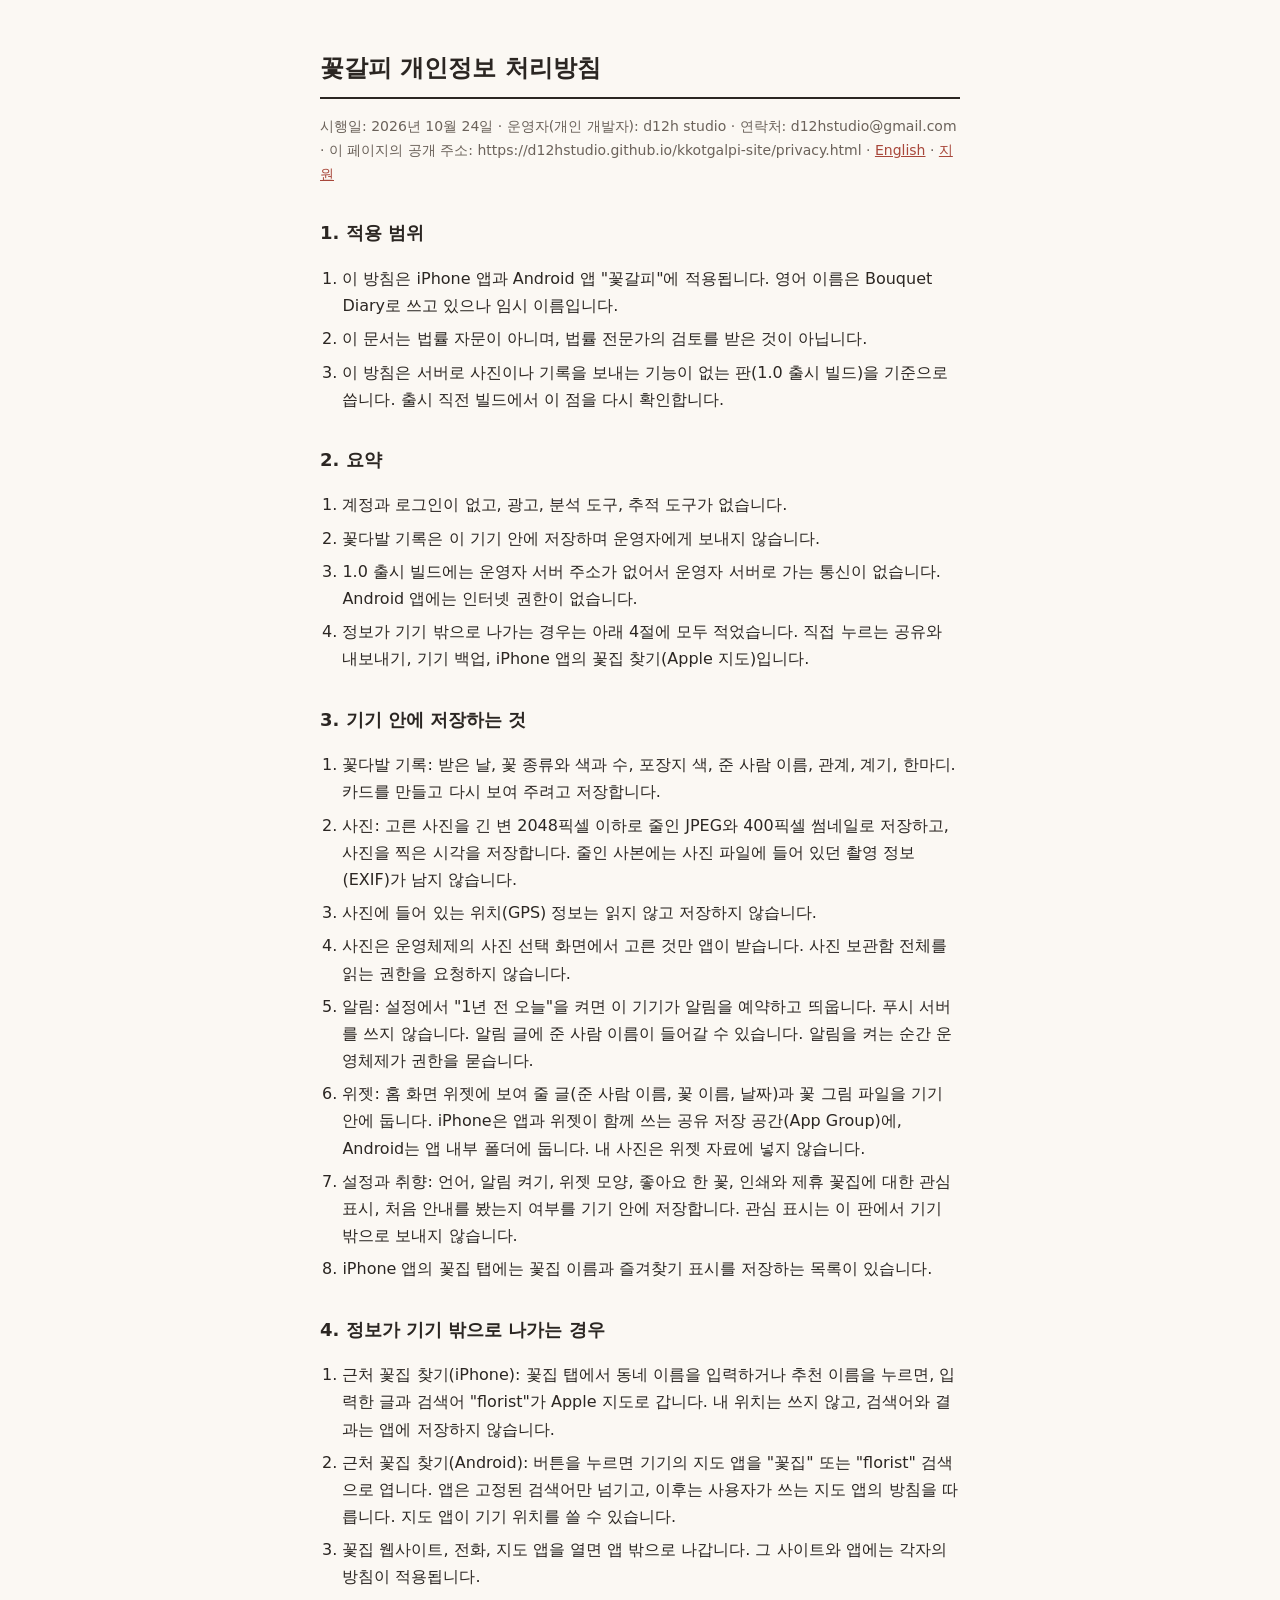
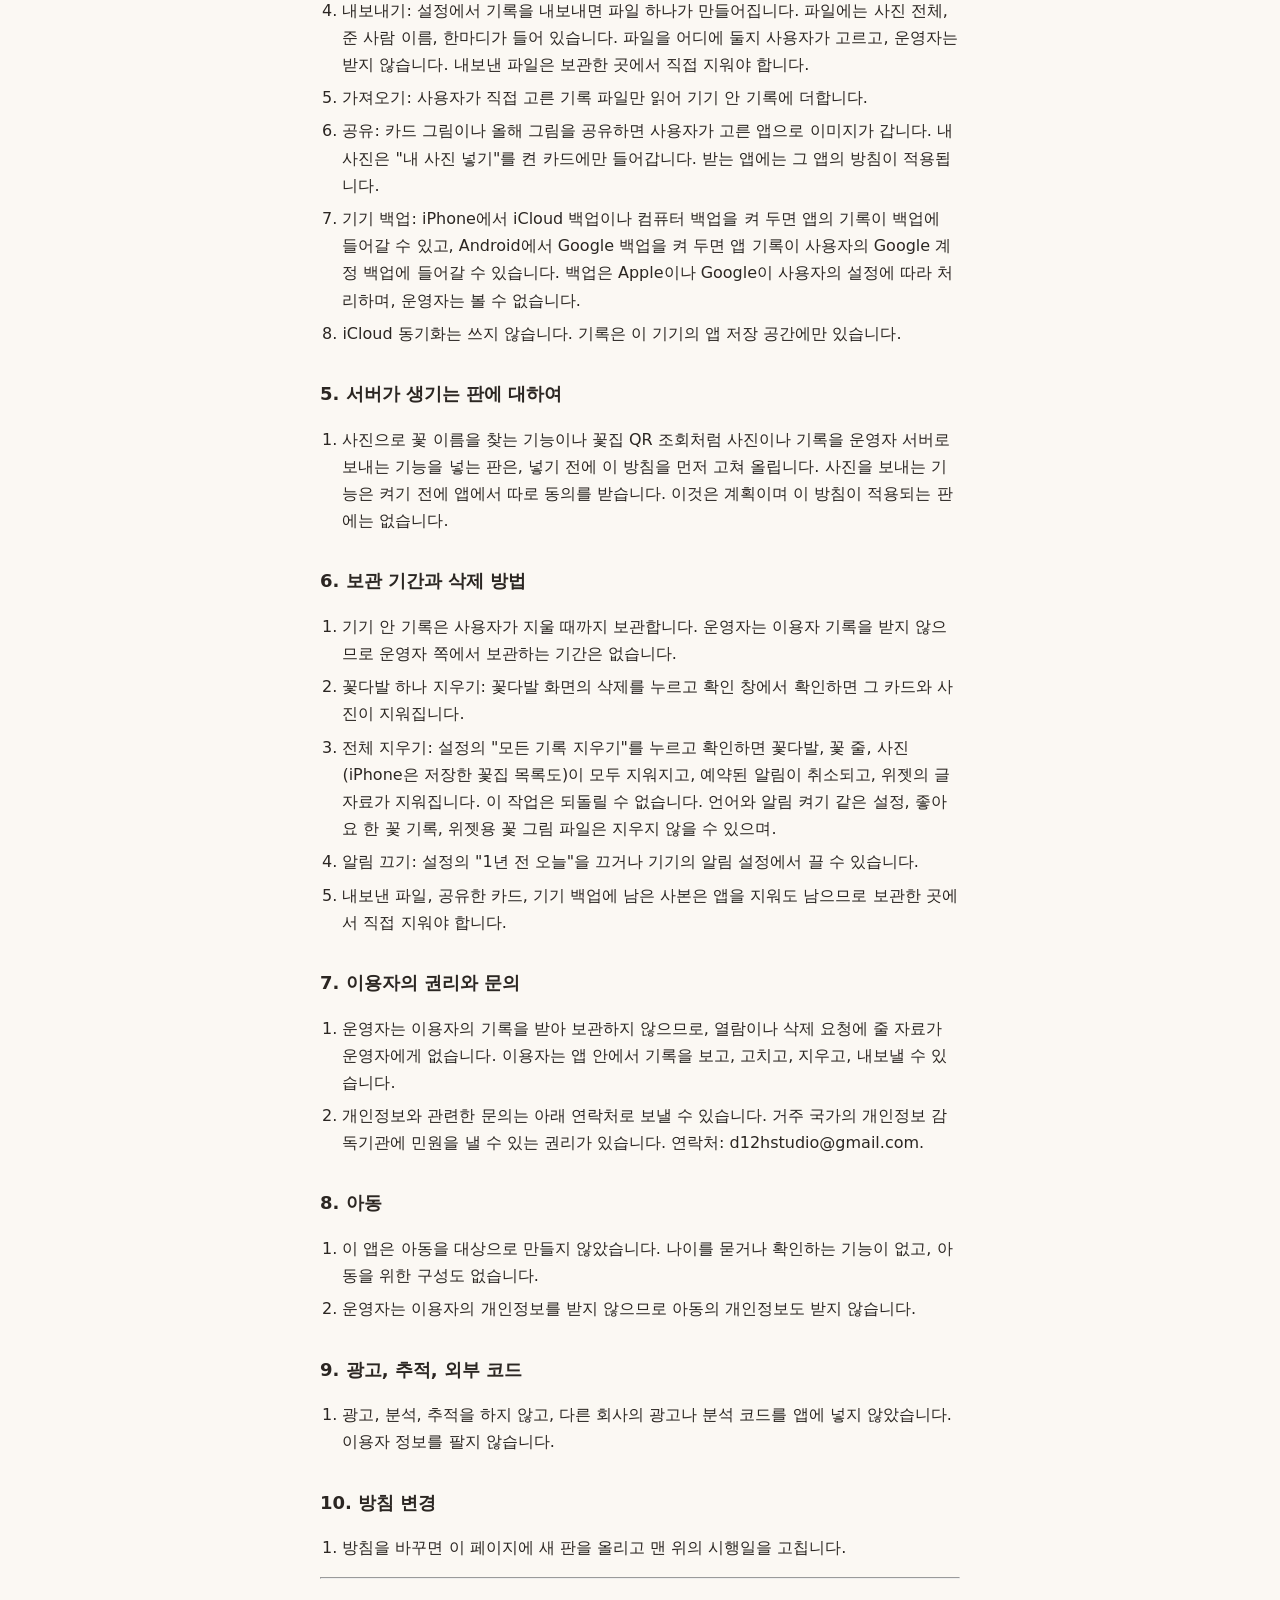
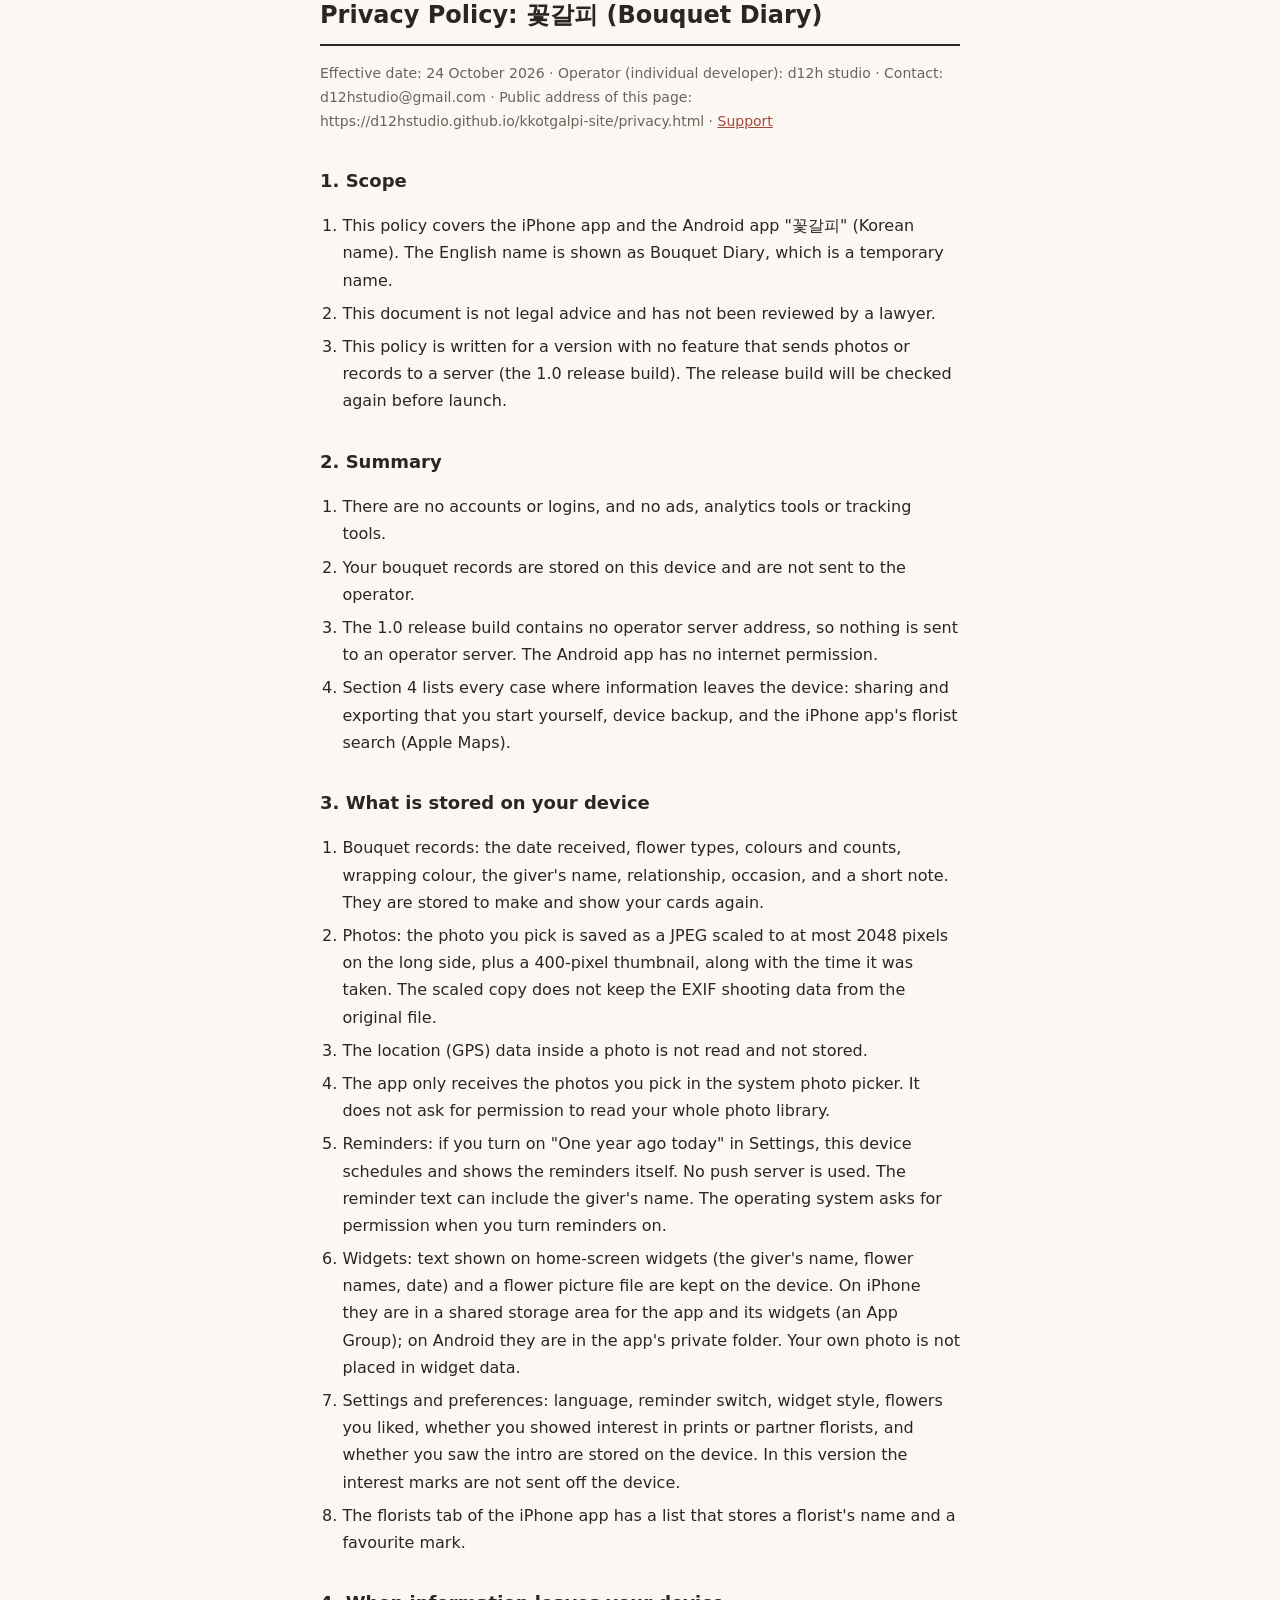
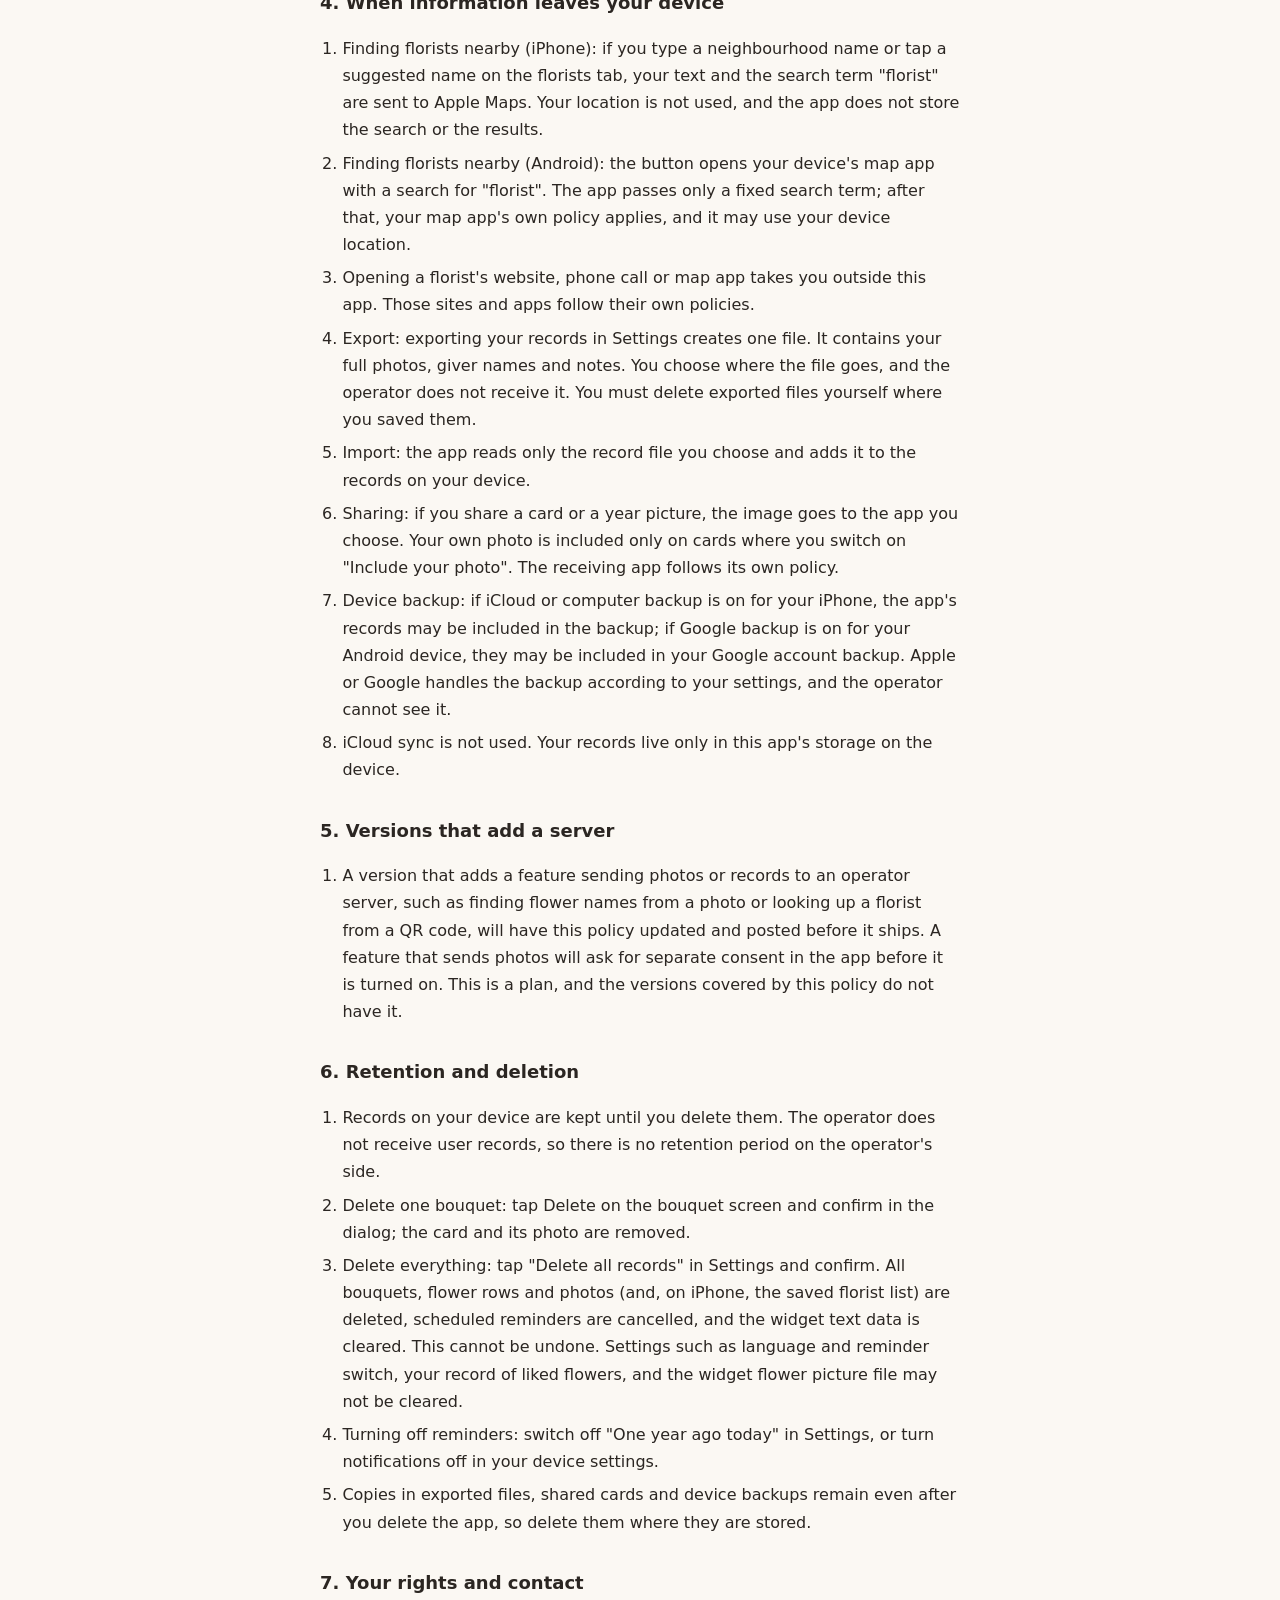
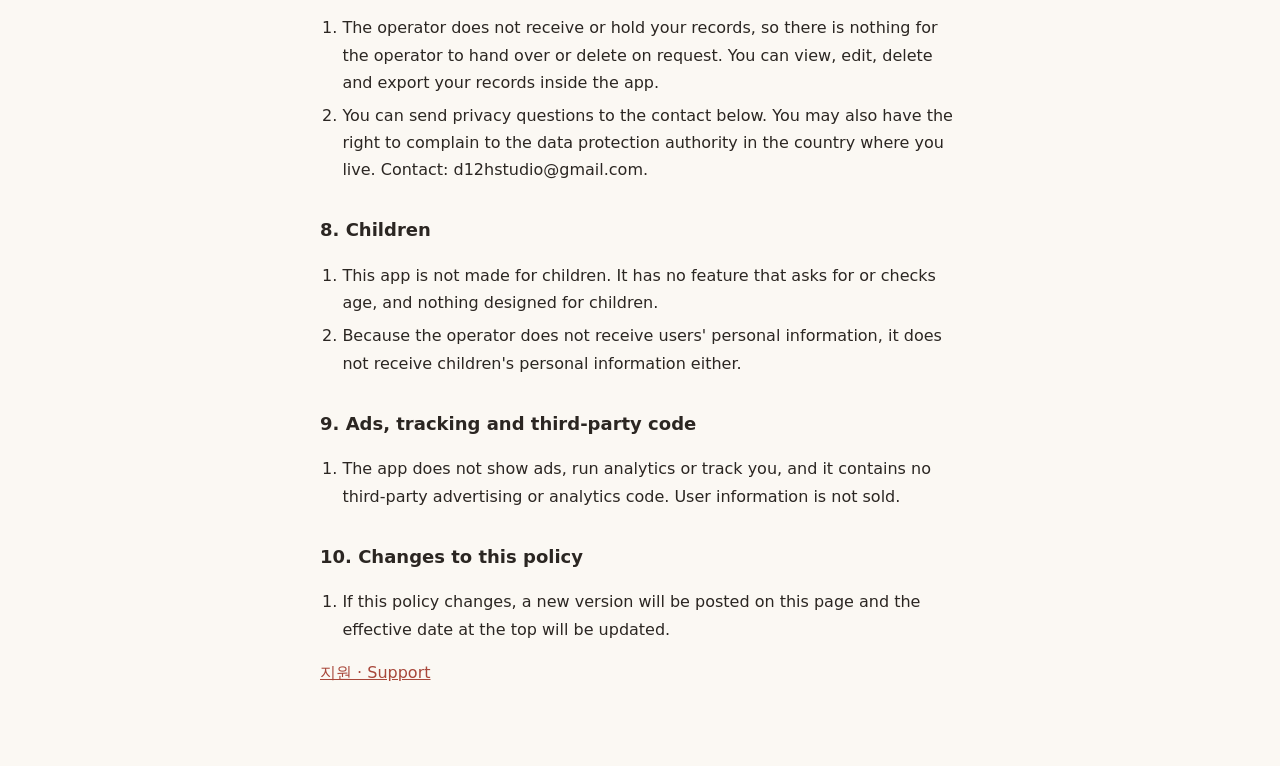
==== privacy.html @ 7ce9a590 "Add Kkotgalpi support and privacy policy pages Co-Authored-By: Claude Sonnet 5.5 <noreply@anthropic." ====
<!doctype html>
<html lang="ko"><head><meta charset="utf-8"><meta name="viewport" content="width=device-width,initial-scale=1">
<title>꽃갈피 개인정보 처리방침 / Privacy Policy</title><link rel="stylesheet" href="style.css"></head>
<body><main>
<h1>꽃갈피 개인정보 처리방침</h1>
<p class="note">시행일: 2026년 10월 24일 · 운영자(개인 개발자): d12h studio · 연락처: d12hstudio@gmail.com · 이 페이지의 공개 주소: https://d12hstudio.github.io/kkotgalpi-site/privacy.html · <a href="#en">English</a> · <a href="index.html">지원</a></p>
<h2 id="k1">1. 적용 범위</h2><ol class="s">
<li id="k1-1">이 방침은 iPhone 앱과 Android 앱 &quot;꽃갈피&quot;에 적용됩니다. 영어 이름은 Bouquet Diary로 쓰고 있으나 임시 이름입니다.</li>
<li id="k1-2">이 문서는 법률 자문이 아니며, 법률 전문가의 검토를 받은 것이 아닙니다.</li>
<li id="k1-3">이 방침은 서버로 사진이나 기록을 보내는 기능이 없는 판(1.0 출시 빌드)을 기준으로 씁니다. 출시 직전 빌드에서 이 점을 다시 확인합니다.</li>
</ol>
<h2 id="k2">2. 요약</h2><ol class="s">
<li id="k2-1">계정과 로그인이 없고, 광고, 분석 도구, 추적 도구가 없습니다.</li>
<li id="k2-2">꽃다발 기록은 이 기기 안에 저장하며 운영자에게 보내지 않습니다.</li>
<li id="k2-3">1.0 출시 빌드에는 운영자 서버 주소가 없어서 운영자 서버로 가는 통신이 없습니다. Android 앱에는 인터넷 권한이 없습니다.</li>
<li id="k2-4">정보가 기기 밖으로 나가는 경우는 아래 4절에 모두 적었습니다. 직접 누르는 공유와 내보내기, 기기 백업, iPhone 앱의 꽃집 찾기(Apple 지도)입니다.</li>
</ol>
<h2 id="k3">3. 기기 안에 저장하는 것</h2><ol class="s">
<li id="k3-1">꽃다발 기록: 받은 날, 꽃 종류와 색과 수, 포장지 색, 준 사람 이름, 관계, 계기, 한마디. 카드를 만들고 다시 보여 주려고 저장합니다.</li>
<li id="k3-2">사진: 고른 사진을 긴 변 2048픽셀 이하로 줄인 JPEG와 400픽셀 썸네일로 저장하고, 사진을 찍은 시각을 저장합니다. 줄인 사본에는 사진 파일에 들어 있던 촬영 정보(EXIF)가 남지 않습니다.</li>
<li id="k3-3">사진에 들어 있는 위치(GPS) 정보는 읽지 않고 저장하지 않습니다.</li>
<li id="k3-4">사진은 운영체제의 사진 선택 화면에서 고른 것만 앱이 받습니다. 사진 보관함 전체를 읽는 권한을 요청하지 않습니다.</li>
<li id="k3-5">알림: 설정에서 &quot;1년 전 오늘&quot;을 켜면 이 기기가 알림을 예약하고 띄웁니다. 푸시 서버를 쓰지 않습니다. 알림 글에 준 사람 이름이 들어갈 수 있습니다. 알림을 켜는 순간 운영체제가 권한을 묻습니다.</li>
<li id="k3-6">위젯: 홈 화면 위젯에 보여 줄 글(준 사람 이름, 꽃 이름, 날짜)과 꽃 그림 파일을 기기 안에 둡니다. iPhone은 앱과 위젯이 함께 쓰는 공유 저장 공간(App Group)에, Android는 앱 내부 폴더에 둡니다. 내 사진은 위젯 자료에 넣지 않습니다.</li>
<li id="k3-7">설정과 취향: 언어, 알림 켜기, 위젯 모양, 좋아요 한 꽃, 인쇄와 제휴 꽃집에 대한 관심 표시, 처음 안내를 봤는지 여부를 기기 안에 저장합니다. 관심 표시는 이 판에서 기기 밖으로 보내지 않습니다.</li>
<li id="k3-8">iPhone 앱의 꽃집 탭에는 꽃집 이름과 즐겨찾기 표시를 저장하는 목록이 있습니다.</li>
</ol>
<h2 id="k4">4. 정보가 기기 밖으로 나가는 경우</h2><ol class="s">
<li id="k4-2">근처 꽃집 찾기(iPhone): 꽃집 탭에서 동네 이름을 입력하거나 추천 이름을 누르면, 입력한 글과 검색어 &quot;florist&quot;가 Apple 지도로 갑니다. 내 위치는 쓰지 않고, 검색어와 결과는 앱에 저장하지 않습니다.</li>
<li id="k4-3">근처 꽃집 찾기(Android): 버튼을 누르면 기기의 지도 앱을 &quot;꽃집&quot; 또는 &quot;florist&quot; 검색으로 엽니다. 앱은 고정된 검색어만 넘기고, 이후는 사용자가 쓰는 지도 앱의 방침을 따릅니다. 지도 앱이 기기 위치를 쓸 수 있습니다.</li>
<li id="k4-4">꽃집 웹사이트, 전화, 지도 앱을 열면 앱 밖으로 나갑니다. 그 사이트와 앱에는 각자의 방침이 적용됩니다.</li>
<li id="k4-5">내보내기: 설정에서 기록을 내보내면 파일 하나가 만들어집니다. 파일에는 사진 전체, 준 사람 이름, 한마디가 들어 있습니다. 파일을 어디에 둘지 사용자가 고르고, 운영자는 받지 않습니다. 내보낸 파일은 보관한 곳에서 직접 지워야 합니다.</li>
<li id="k4-6">가져오기: 사용자가 직접 고른 기록 파일만 읽어 기기 안 기록에 더합니다.</li>
<li id="k4-7">공유: 카드 그림이나 올해 그림을 공유하면 사용자가 고른 앱으로 이미지가 갑니다. 내 사진은 &quot;내 사진 넣기&quot;를 켠 카드에만 들어갑니다. 받는 앱에는 그 앱의 방침이 적용됩니다.</li>
<li id="k4-8">기기 백업: iPhone에서 iCloud 백업이나 컴퓨터 백업을 켜 두면 앱의 기록이 백업에 들어갈 수 있고, Android에서 Google 백업을 켜 두면 앱 기록이 사용자의 Google 계정 백업에 들어갈 수 있습니다. 백업은 Apple이나 Google이 사용자의 설정에 따라 처리하며, 운영자는 볼 수 없습니다.</li>
<li id="k4-9">iCloud 동기화는 쓰지 않습니다. 기록은 이 기기의 앱 저장 공간에만 있습니다.</li>
</ol>
<h2 id="k5">5. 서버가 생기는 판에 대하여</h2><ol class="s">
<li id="k5-1">사진으로 꽃 이름을 찾는 기능이나 꽃집 QR 조회처럼 사진이나 기록을 운영자 서버로 보내는 기능을 넣는 판은, 넣기 전에 이 방침을 먼저 고쳐 올립니다. 사진을 보내는 기능은 켜기 전에 앱에서 따로 동의를 받습니다. 이것은 계획이며 이 방침이 적용되는 판에는 없습니다.</li>
</ol>
<h2 id="k6">6. 보관 기간과 삭제 방법</h2><ol class="s">
<li id="k6-1">기기 안 기록은 사용자가 지울 때까지 보관합니다. 운영자는 이용자 기록을 받지 않으므로 운영자 쪽에서 보관하는 기간은 없습니다.</li>
<li id="k6-2">꽃다발 하나 지우기: 꽃다발 화면의 삭제를 누르고 확인 창에서 확인하면 그 카드와 사진이 지워집니다.</li>
<li id="k6-3">전체 지우기: 설정의 &quot;모든 기록 지우기&quot;를 누르고 확인하면 꽃다발, 꽃 줄, 사진(iPhone은 저장한 꽃집 목록도)이 모두 지워지고, 예약된 알림이 취소되고, 위젯의 글 자료가 지워집니다. 이 작업은 되돌릴 수 없습니다. 언어와 알림 켜기 같은 설정, 좋아요 한 꽃 기록, 위젯용 꽃 그림 파일은 지우지 않을 수 있으며.</li>
<li id="k6-4">알림 끄기: 설정의 &quot;1년 전 오늘&quot;을 끄거나 기기의 알림 설정에서 끌 수 있습니다.</li>
<li id="k6-5">내보낸 파일, 공유한 카드, 기기 백업에 남은 사본은 앱을 지워도 남으므로 보관한 곳에서 직접 지워야 합니다.</li>
</ol>
<h2 id="k7">7. 이용자의 권리와 문의</h2><ol class="s">
<li id="k7-1">운영자는 이용자의 기록을 받아 보관하지 않으므로, 열람이나 삭제 요청에 줄 자료가 운영자에게 없습니다. 이용자는 앱 안에서 기록을 보고, 고치고, 지우고, 내보낼 수 있습니다.</li>
<li id="k7-2">개인정보와 관련한 문의는 아래 연락처로 보낼 수 있습니다. 거주 국가의 개인정보 감독기관에 민원을 낼 수 있는 권리가 있습니다. 연락처: d12hstudio@gmail.com.</li>
</ol>
<h2 id="k8">8. 아동</h2><ol class="s">
<li id="k8-1">이 앱은 아동을 대상으로 만들지 않았습니다. 나이를 묻거나 확인하는 기능이 없고, 아동을 위한 구성도 없습니다.</li>
<li id="k8-2">운영자는 이용자의 개인정보를 받지 않으므로 아동의 개인정보도 받지 않습니다.</li>
</ol>
<h2 id="k9">9. 광고, 추적, 외부 코드</h2><ol class="s">
<li id="k9-1">광고, 분석, 추적을 하지 않고, 다른 회사의 광고나 분석 코드를 앱에 넣지 않았습니다. 이용자 정보를 팔지 않습니다.</li>
</ol>
<h2 id="k10">10. 방침 변경</h2><ol class="s">
<li id="k10-1">방침을 바꾸면 이 페이지에 새 판을 올리고 맨 위의 시행일을 고칩니다.</li>
</ol>
<hr>
<h1 id="en">Privacy Policy: 꽃갈피 (Bouquet Diary)</h1>
<p class="note">Effective date: 24 October 2026 · Operator (individual developer): d12h studio · Contact: d12hstudio@gmail.com · Public address of this page: https://d12hstudio.github.io/kkotgalpi-site/privacy.html · <a href="index.html">Support</a></p>
<h2 id="e1">1. Scope</h2><ol class="s">
<li id="e1-1">This policy covers the iPhone app and the Android app &quot;꽃갈피&quot; (Korean name). The English name is shown as Bouquet Diary, which is a temporary name.</li>
<li id="e1-2">This document is not legal advice and has not been reviewed by a lawyer.</li>
<li id="e1-3">This policy is written for a version with no feature that sends photos or records to a server (the 1.0 release build). The release build will be checked again before launch.</li>
</ol>
<h2 id="e2">2. Summary</h2><ol class="s">
<li id="e2-1">There are no accounts or logins, and no ads, analytics tools or tracking tools.</li>
<li id="e2-2">Your bouquet records are stored on this device and are not sent to the operator.</li>
<li id="e2-3">The 1.0 release build contains no operator server address, so nothing is sent to an operator server. The Android app has no internet permission.</li>
<li id="e2-4">Section 4 lists every case where information leaves the device: sharing and exporting that you start yourself, device backup, and the iPhone app&#x27;s florist search (Apple Maps).</li>
</ol>
<h2 id="e3">3. What is stored on your device</h2><ol class="s">
<li id="e3-1">Bouquet records: the date received, flower types, colours and counts, wrapping colour, the giver&#x27;s name, relationship, occasion, and a short note. They are stored to make and show your cards again.</li>
<li id="e3-2">Photos: the photo you pick is saved as a JPEG scaled to at most 2048 pixels on the long side, plus a 400-pixel thumbnail, along with the time it was taken. The scaled copy does not keep the EXIF shooting data from the original file.</li>
<li id="e3-3">The location (GPS) data inside a photo is not read and not stored.</li>
<li id="e3-4">The app only receives the photos you pick in the system photo picker. It does not ask for permission to read your whole photo library.</li>
<li id="e3-5">Reminders: if you turn on &quot;One year ago today&quot; in Settings, this device schedules and shows the reminders itself. No push server is used. The reminder text can include the giver&#x27;s name. The operating system asks for permission when you turn reminders on.</li>
<li id="e3-6">Widgets: text shown on home-screen widgets (the giver&#x27;s name, flower names, date) and a flower picture file are kept on the device. On iPhone they are in a shared storage area for the app and its widgets (an App Group); on Android they are in the app&#x27;s private folder. Your own photo is not placed in widget data.</li>
<li id="e3-7">Settings and preferences: language, reminder switch, widget style, flowers you liked, whether you showed interest in prints or partner florists, and whether you saw the intro are stored on the device. In this version the interest marks are not sent off the device.</li>
<li id="e3-8">The florists tab of the iPhone app has a list that stores a florist&#x27;s name and a favourite mark.</li>
</ol>
<h2 id="e4">4. When information leaves your device</h2><ol class="s">
<li id="e4-2">Finding florists nearby (iPhone): if you type a neighbourhood name or tap a suggested name on the florists tab, your text and the search term &quot;florist&quot; are sent to Apple Maps. Your location is not used, and the app does not store the search or the results.</li>
<li id="e4-3">Finding florists nearby (Android): the button opens your device&#x27;s map app with a search for &quot;florist&quot;. The app passes only a fixed search term; after that, your map app&#x27;s own policy applies, and it may use your device location.</li>
<li id="e4-4">Opening a florist&#x27;s website, phone call or map app takes you outside this app. Those sites and apps follow their own policies.</li>
<li id="e4-5">Export: exporting your records in Settings creates one file. It contains your full photos, giver names and notes. You choose where the file goes, and the operator does not receive it. You must delete exported files yourself where you saved them.</li>
<li id="e4-6">Import: the app reads only the record file you choose and adds it to the records on your device.</li>
<li id="e4-7">Sharing: if you share a card or a year picture, the image goes to the app you choose. Your own photo is included only on cards where you switch on &quot;Include your photo&quot;. The receiving app follows its own policy.</li>
<li id="e4-8">Device backup: if iCloud or computer backup is on for your iPhone, the app&#x27;s records may be included in the backup; if Google backup is on for your Android device, they may be included in your Google account backup. Apple or Google handles the backup according to your settings, and the operator cannot see it.</li>
<li id="e4-9">iCloud sync is not used. Your records live only in this app&#x27;s storage on the device.</li>
</ol>
<h2 id="e5">5. Versions that add a server</h2><ol class="s">
<li id="e5-1">A version that adds a feature sending photos or records to an operator server, such as finding flower names from a photo or looking up a florist from a QR code, will have this policy updated and posted before it ships. A feature that sends photos will ask for separate consent in the app before it is turned on. This is a plan, and the versions covered by this policy do not have it.</li>
</ol>
<h2 id="e6">6. Retention and deletion</h2><ol class="s">
<li id="e6-1">Records on your device are kept until you delete them. The operator does not receive user records, so there is no retention period on the operator&#x27;s side.</li>
<li id="e6-2">Delete one bouquet: tap Delete on the bouquet screen and confirm in the dialog; the card and its photo are removed.</li>
<li id="e6-3">Delete everything: tap &quot;Delete all records&quot; in Settings and confirm. All bouquets, flower rows and photos (and, on iPhone, the saved florist list) are deleted, scheduled reminders are cancelled, and the widget text data is cleared. This cannot be undone. Settings such as language and reminder switch, your record of liked flowers, and the widget flower picture file may not be cleared.</li>
<li id="e6-4">Turning off reminders: switch off &quot;One year ago today&quot; in Settings, or turn notifications off in your device settings.</li>
<li id="e6-5">Copies in exported files, shared cards and device backups remain even after you delete the app, so delete them where they are stored.</li>
</ol>
<h2 id="e7">7. Your rights and contact</h2><ol class="s">
<li id="e7-1">The operator does not receive or hold your records, so there is nothing for the operator to hand over or delete on request. You can view, edit, delete and export your records inside the app.</li>
<li id="e7-2">You can send privacy questions to the contact below. You may also have the right to complain to the data protection authority in the country where you live. Contact: d12hstudio@gmail.com.</li>
</ol>
<h2 id="e8">8. Children</h2><ol class="s">
<li id="e8-1">This app is not made for children. It has no feature that asks for or checks age, and nothing designed for children.</li>
<li id="e8-2">Because the operator does not receive users&#x27; personal information, it does not receive children&#x27;s personal information either.</li>
</ol>
<h2 id="e9">9. Ads, tracking and third-party code</h2><ol class="s">
<li id="e9-1">The app does not show ads, run analytics or track you, and it contains no third-party advertising or analytics code. User information is not sold.</li>
</ol>
<h2 id="e10">10. Changes to this policy</h2><ol class="s">
<li id="e10-1">If this policy changes, a new version will be posted on this page and the effective date at the top will be updated.</li>
</ol>
<p><a href="index.html">지원 · Support</a></p>
</main></body></html>
---- style.css ----
:root{--ink:#2b2622;--sub:#6b625a;--bg:#fbf8f3;--line:#2b2622;--mark:#a8473a;--draft:#fff1d6}
@media (prefers-color-scheme:dark){:root{--ink:#eee8e0;--sub:#b3aaa0;--bg:#1a1714;--line:#eee8e0;--mark:#e58f80;--draft:#3a3020}}
body{margin:0;background:var(--bg);color:var(--ink);font:16px/1.7 -apple-system,"Apple SD Gothic Neo",system-ui,sans-serif}
main{max-width:640px;margin:0 auto;padding:32px 16px 64px}
h1{font-size:24px;border-bottom:2px solid var(--line);padding-bottom:8px}
h2{font-size:18px;margin-top:32px}
a{color:var(--mark)}
.note{color:var(--sub);font-size:14px}
.draft{background:var(--draft);padding:8px 12px;font-size:14px}
ol.s{padding-left:1.4em}
li{margin:6px 0}
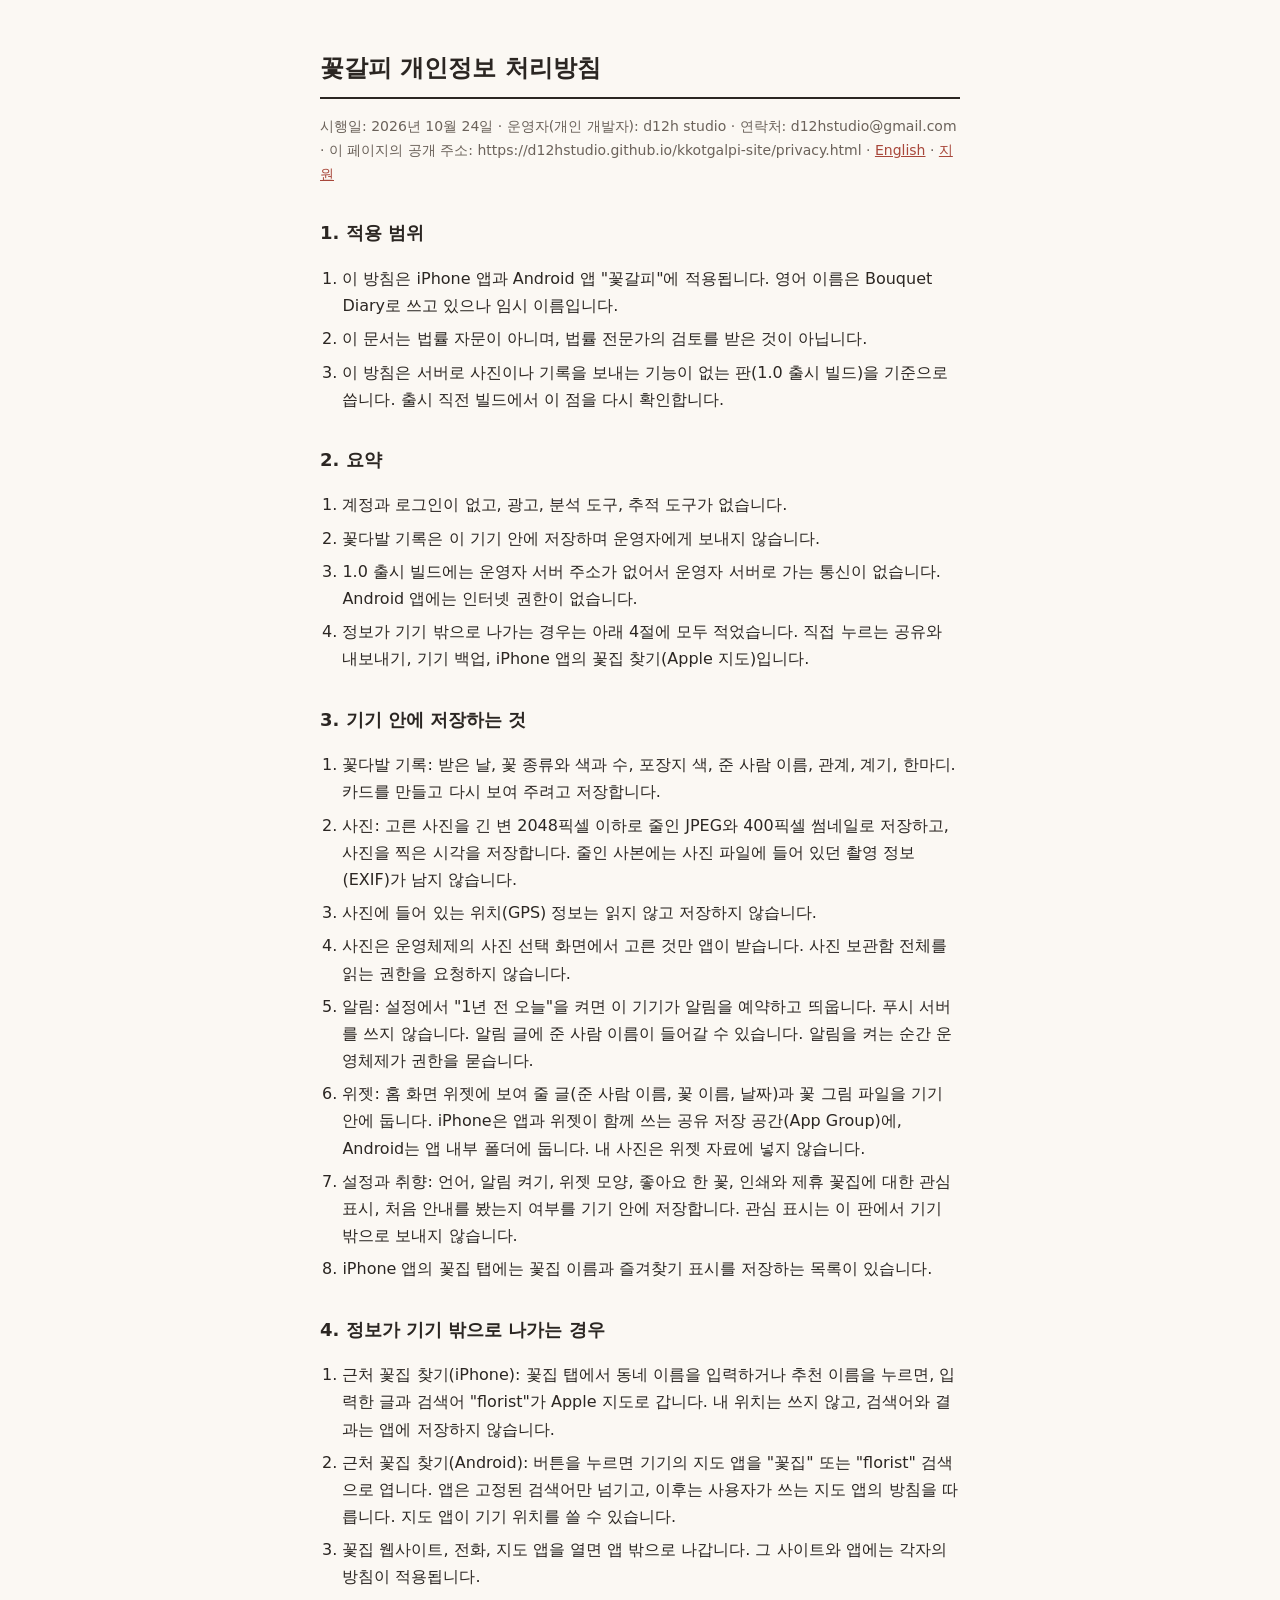
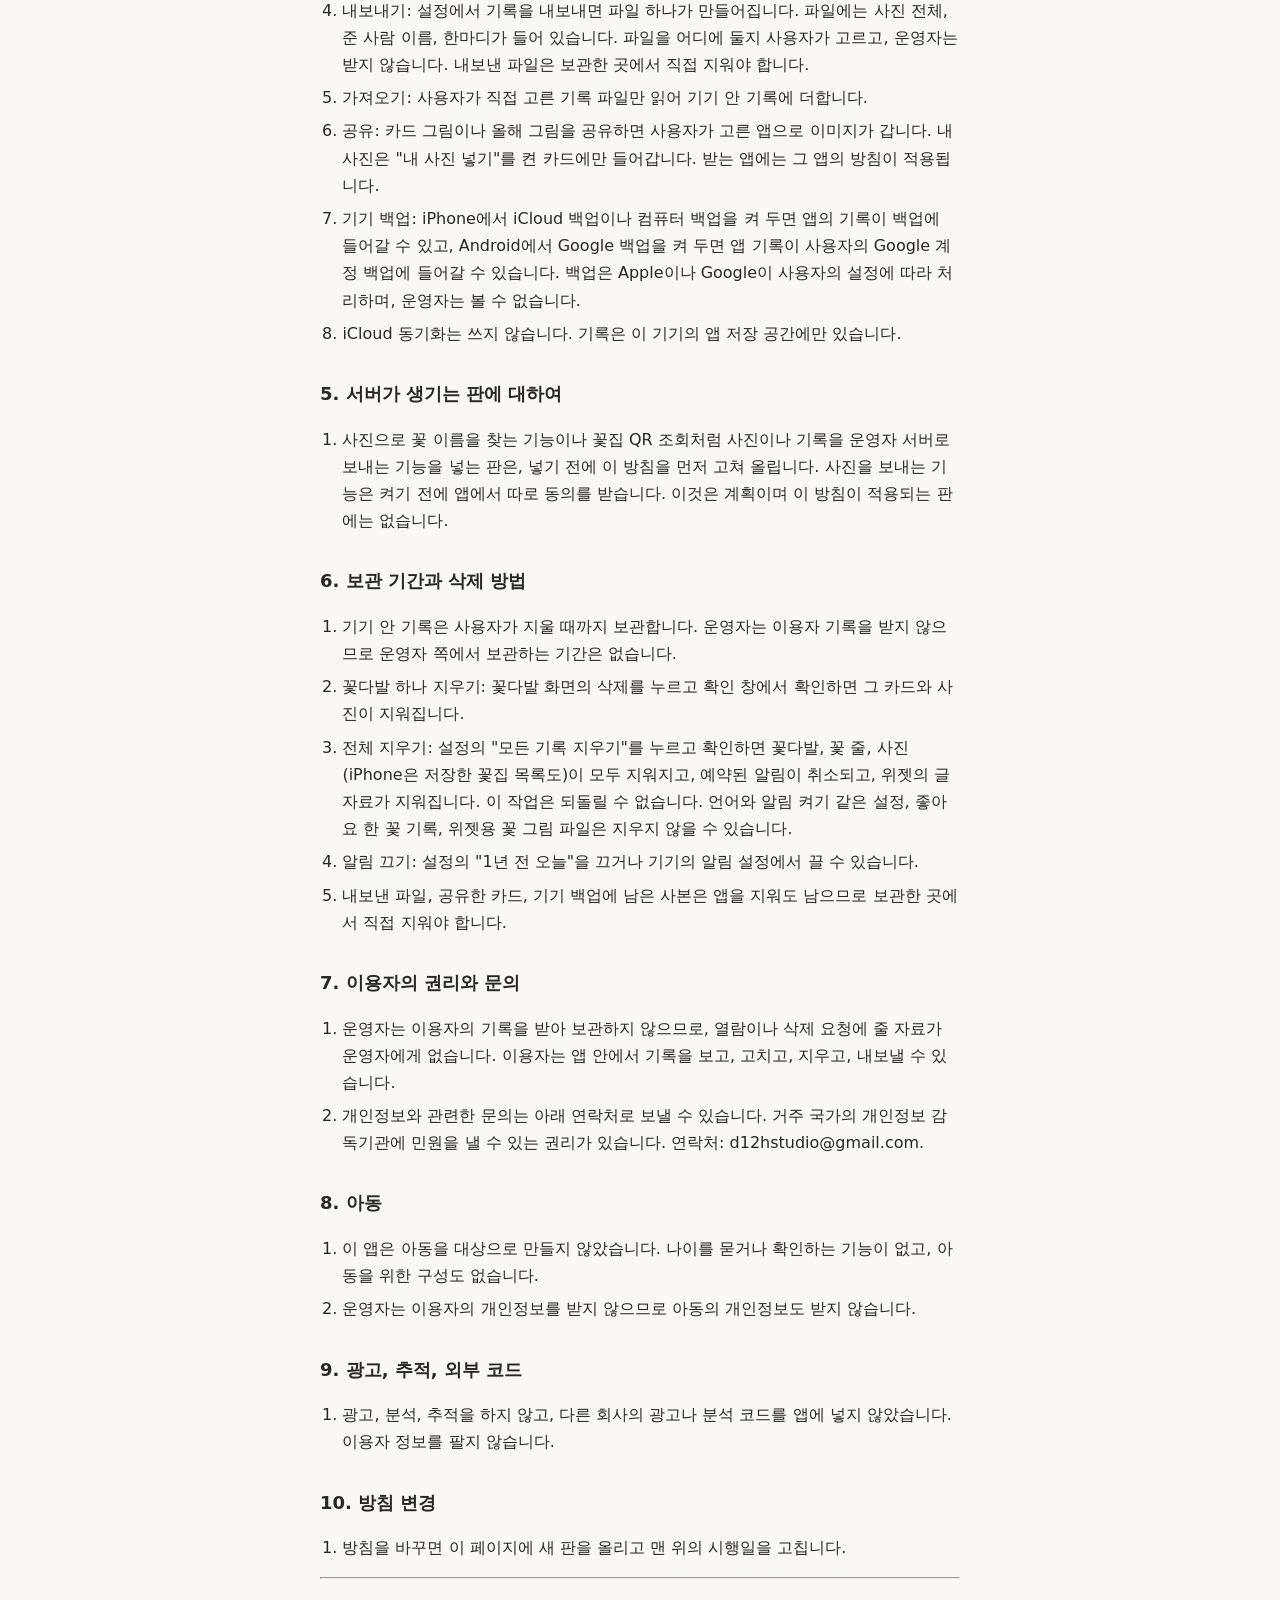
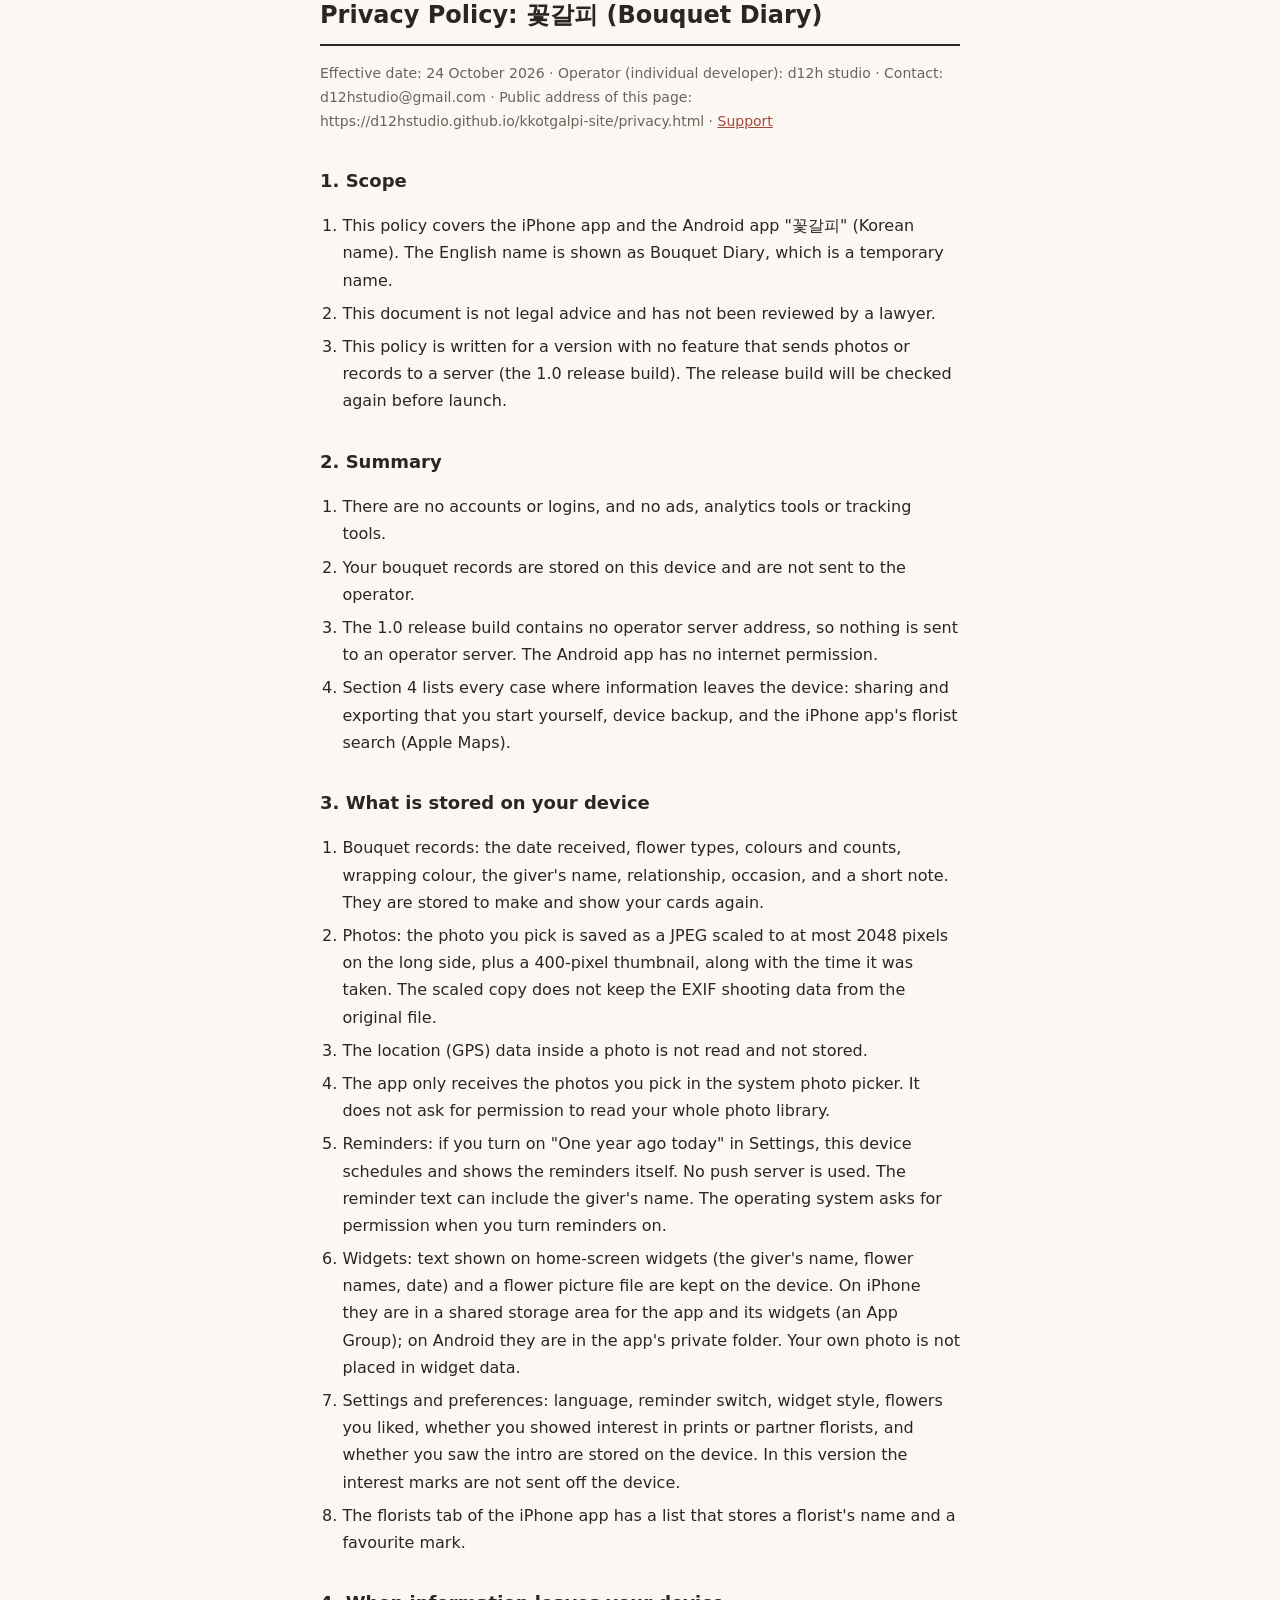
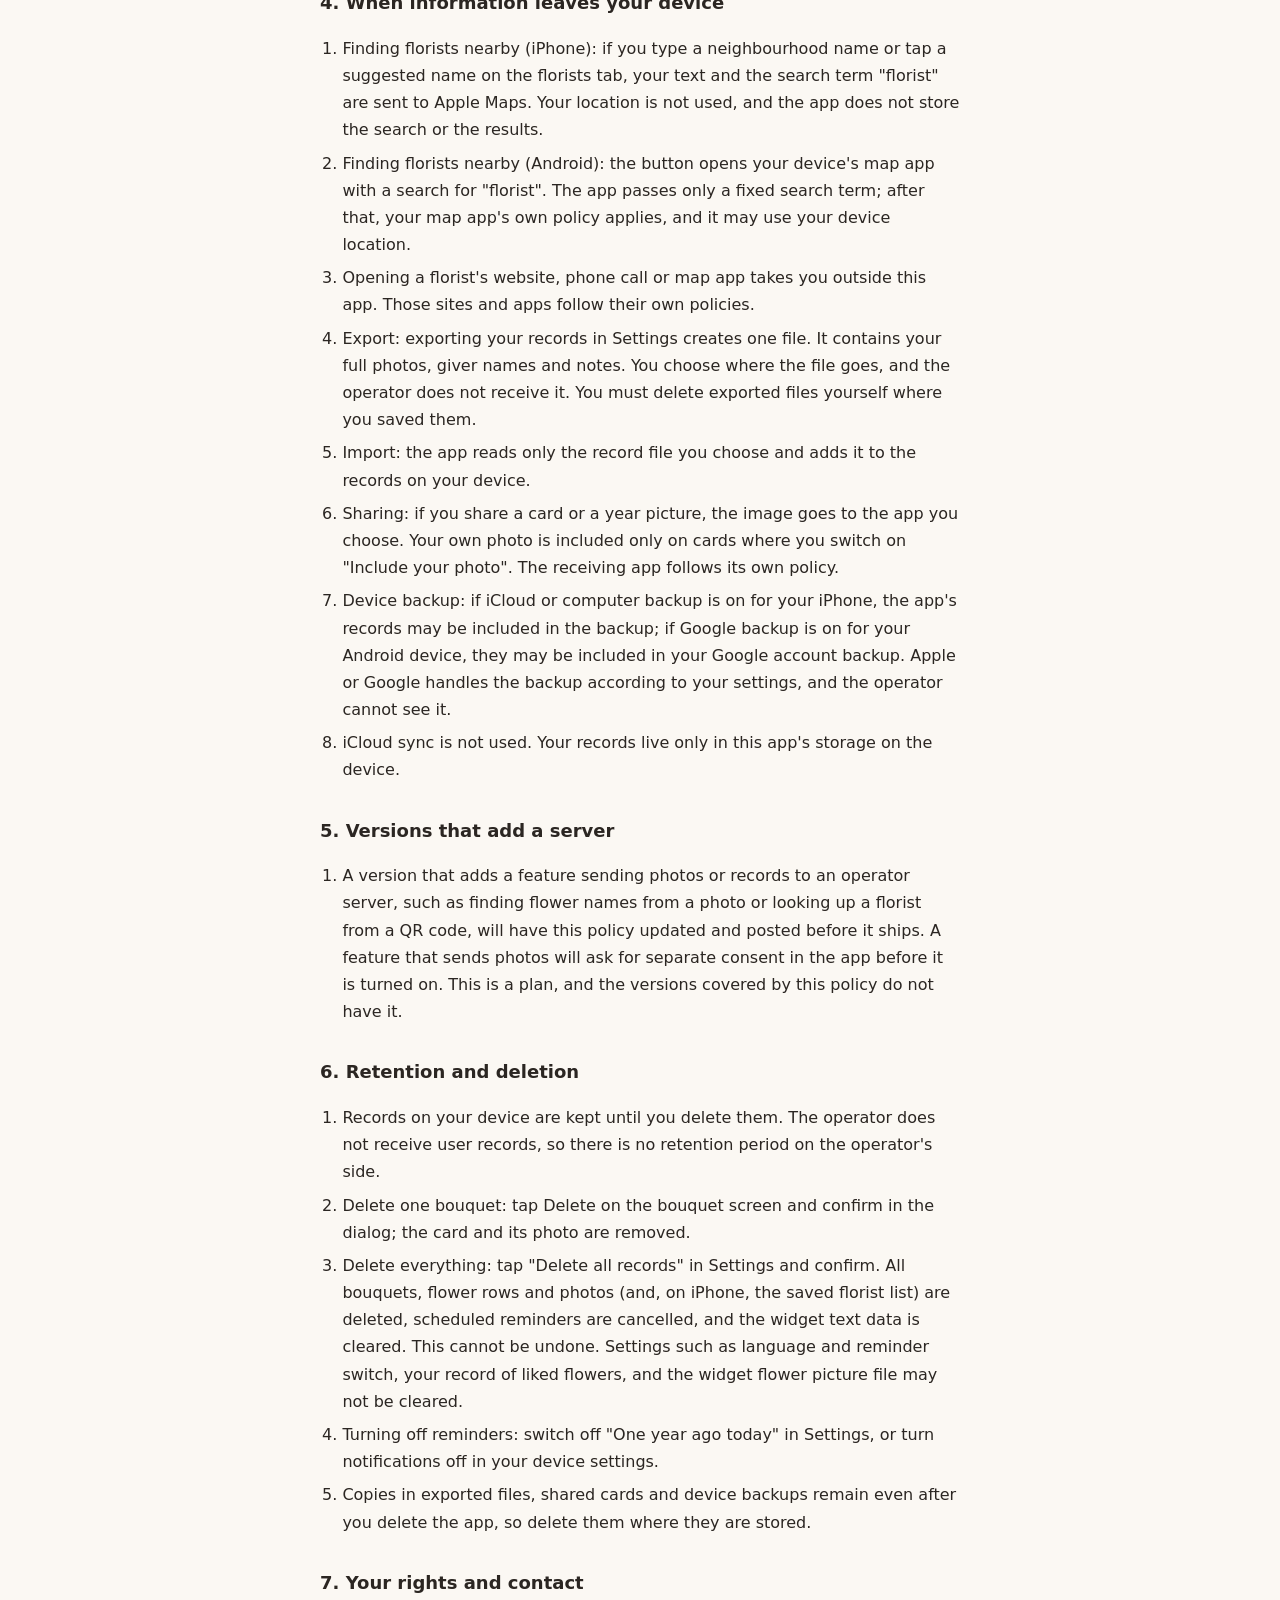
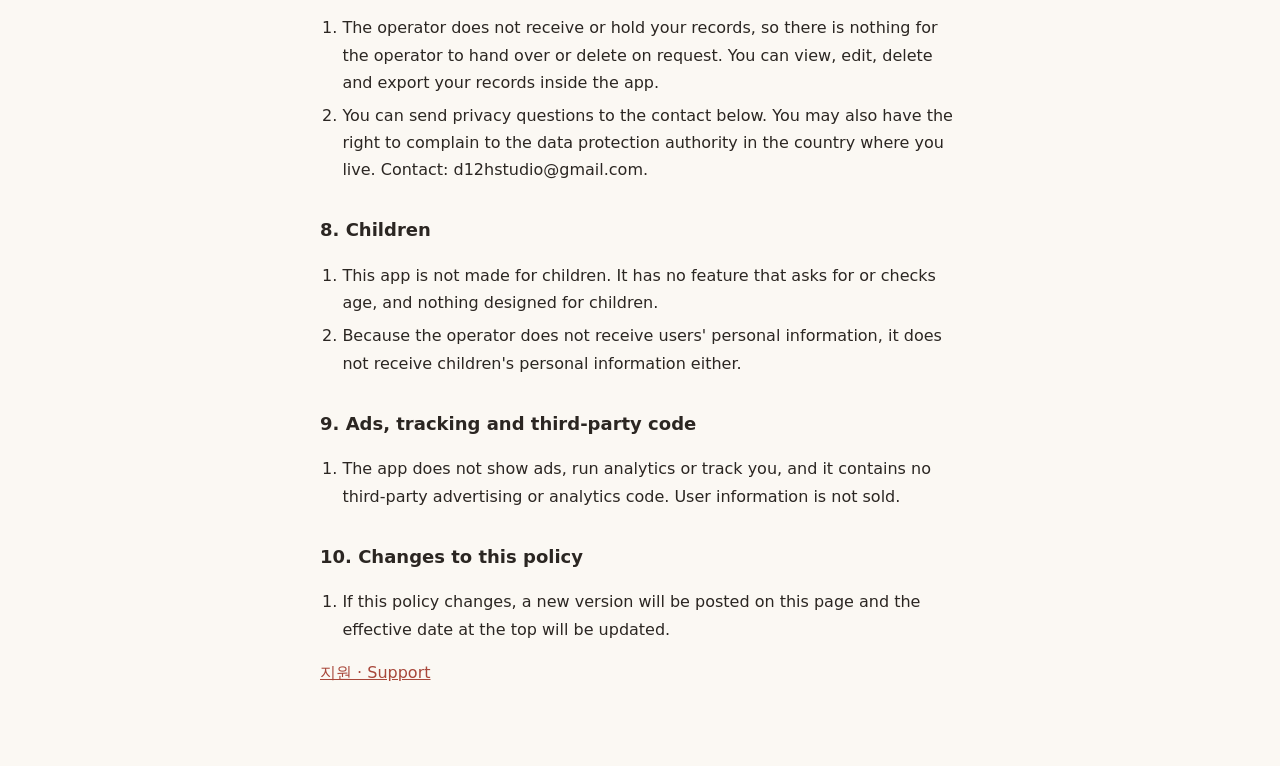
==== commit 607e6c21: "Fix cut-off sentence in section 6 Co-Authored-By: Claude Sonnet 5.5 <noreply@anthropic.com>" ====
--- a/privacy.html
+++ b/privacy.html
@@ -41,7 +41,7 @@
 <h2 id="k6">6. 보관 기간과 삭제 방법</h2><ol class="s">
 <li id="k6-1">기기 안 기록은 사용자가 지울 때까지 보관합니다. 운영자는 이용자 기록을 받지 않으므로 운영자 쪽에서 보관하는 기간은 없습니다.</li>
 <li id="k6-2">꽃다발 하나 지우기: 꽃다발 화면의 삭제를 누르고 확인 창에서 확인하면 그 카드와 사진이 지워집니다.</li>
-<li id="k6-3">전체 지우기: 설정의 &quot;모든 기록 지우기&quot;를 누르고 확인하면 꽃다발, 꽃 줄, 사진(iPhone은 저장한 꽃집 목록도)이 모두 지워지고, 예약된 알림이 취소되고, 위젯의 글 자료가 지워집니다. 이 작업은 되돌릴 수 없습니다. 언어와 알림 켜기 같은 설정, 좋아요 한 꽃 기록, 위젯용 꽃 그림 파일은 지우지 않을 수 있으며.</li>
+<li id="k6-3">전체 지우기: 설정의 &quot;모든 기록 지우기&quot;를 누르고 확인하면 꽃다발, 꽃 줄, 사진(iPhone은 저장한 꽃집 목록도)이 모두 지워지고, 예약된 알림이 취소되고, 위젯의 글 자료가 지워집니다. 이 작업은 되돌릴 수 없습니다. 언어와 알림 켜기 같은 설정, 좋아요 한 꽃 기록, 위젯용 꽃 그림 파일은 지우지 않을 수 있습니다.</li>
 <li id="k6-4">알림 끄기: 설정의 &quot;1년 전 오늘&quot;을 끄거나 기기의 알림 설정에서 끌 수 있습니다.</li>
 <li id="k6-5">내보낸 파일, 공유한 카드, 기기 백업에 남은 사본은 앱을 지워도 남으므로 보관한 곳에서 직접 지워야 합니다.</li>
 </ol>
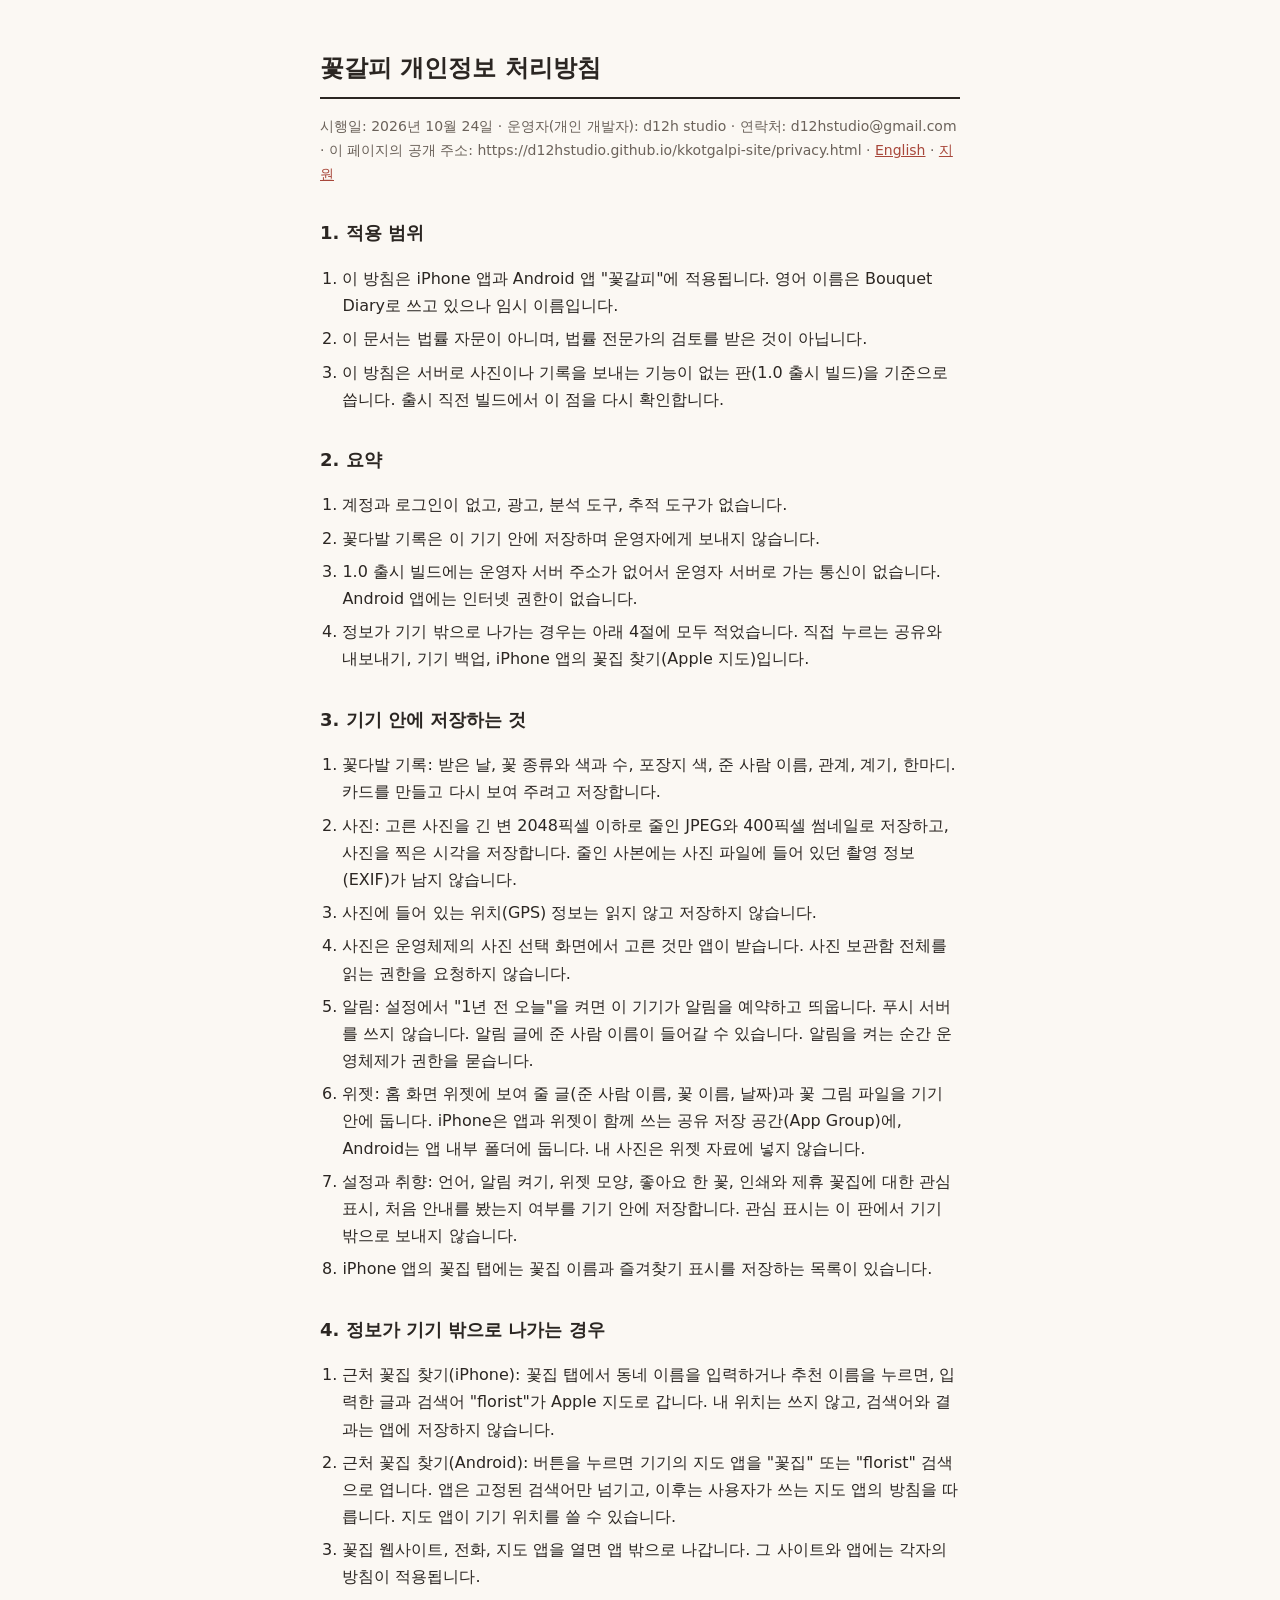
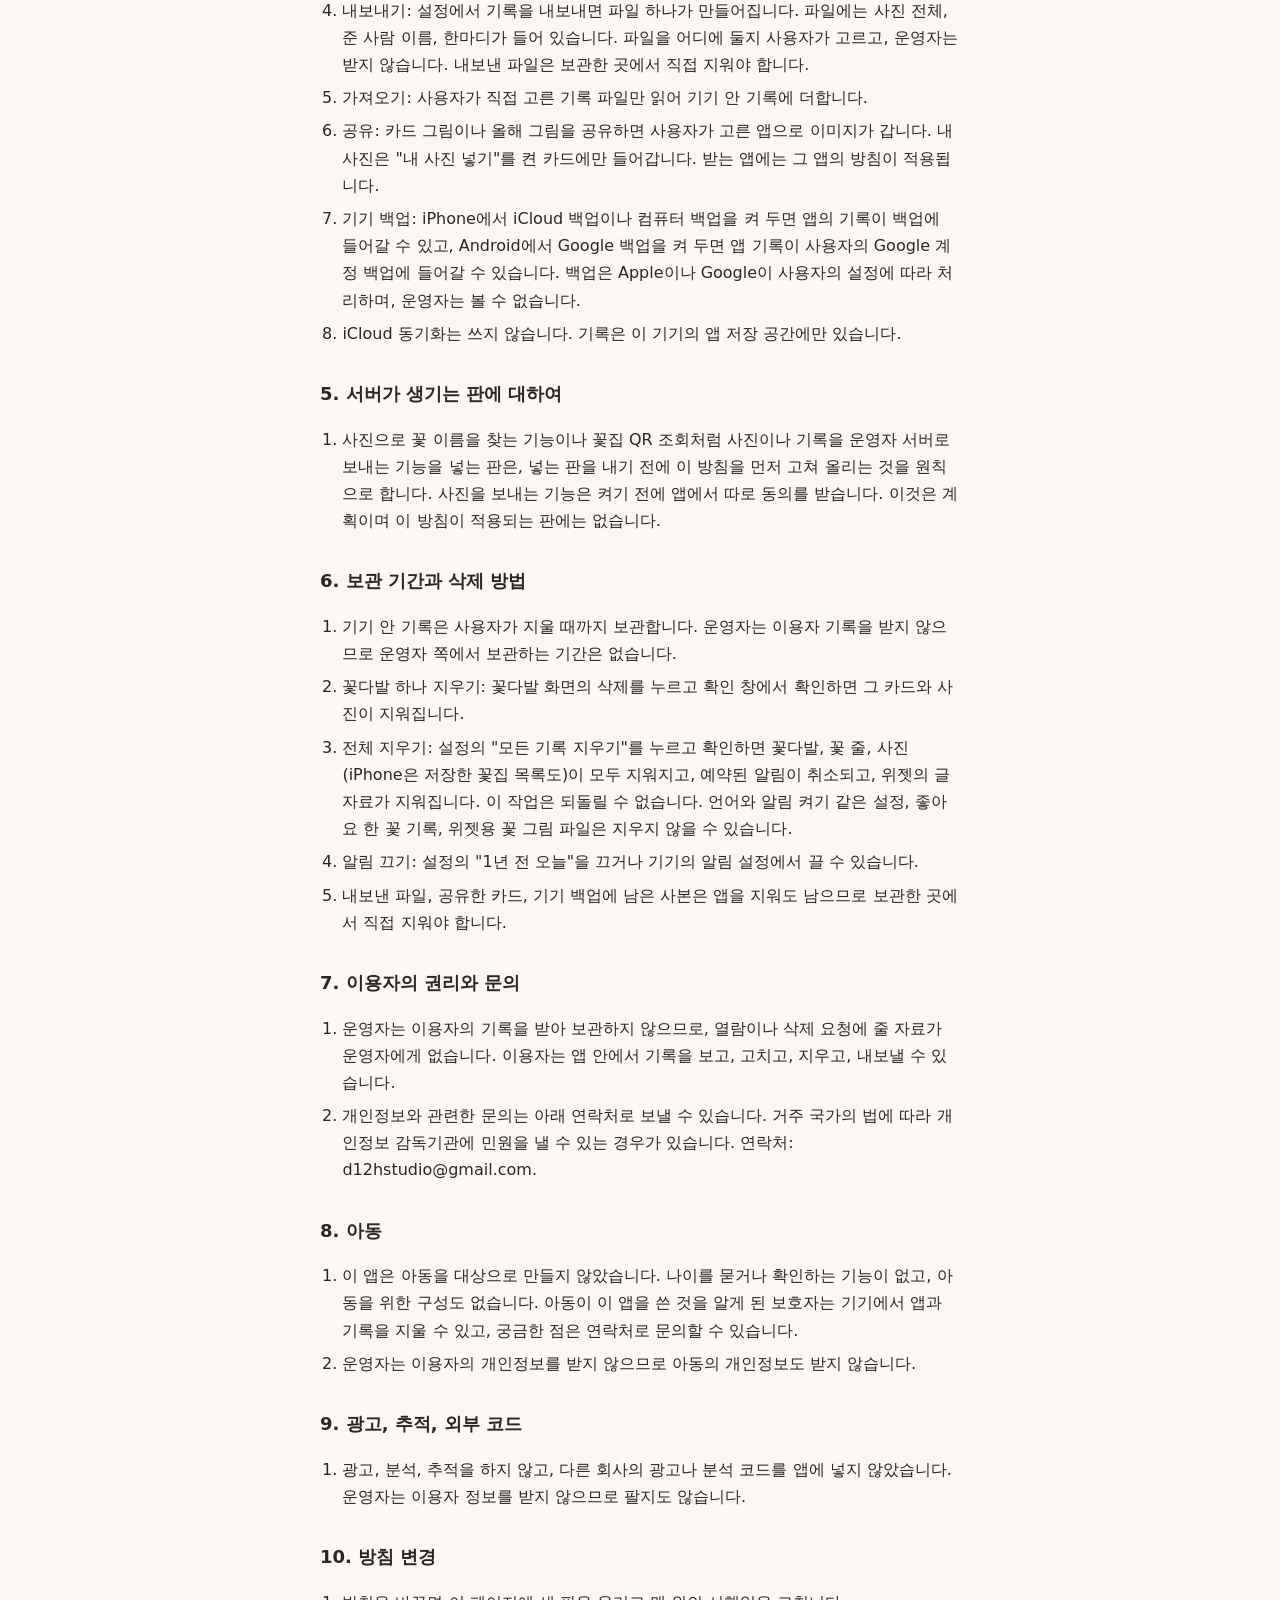
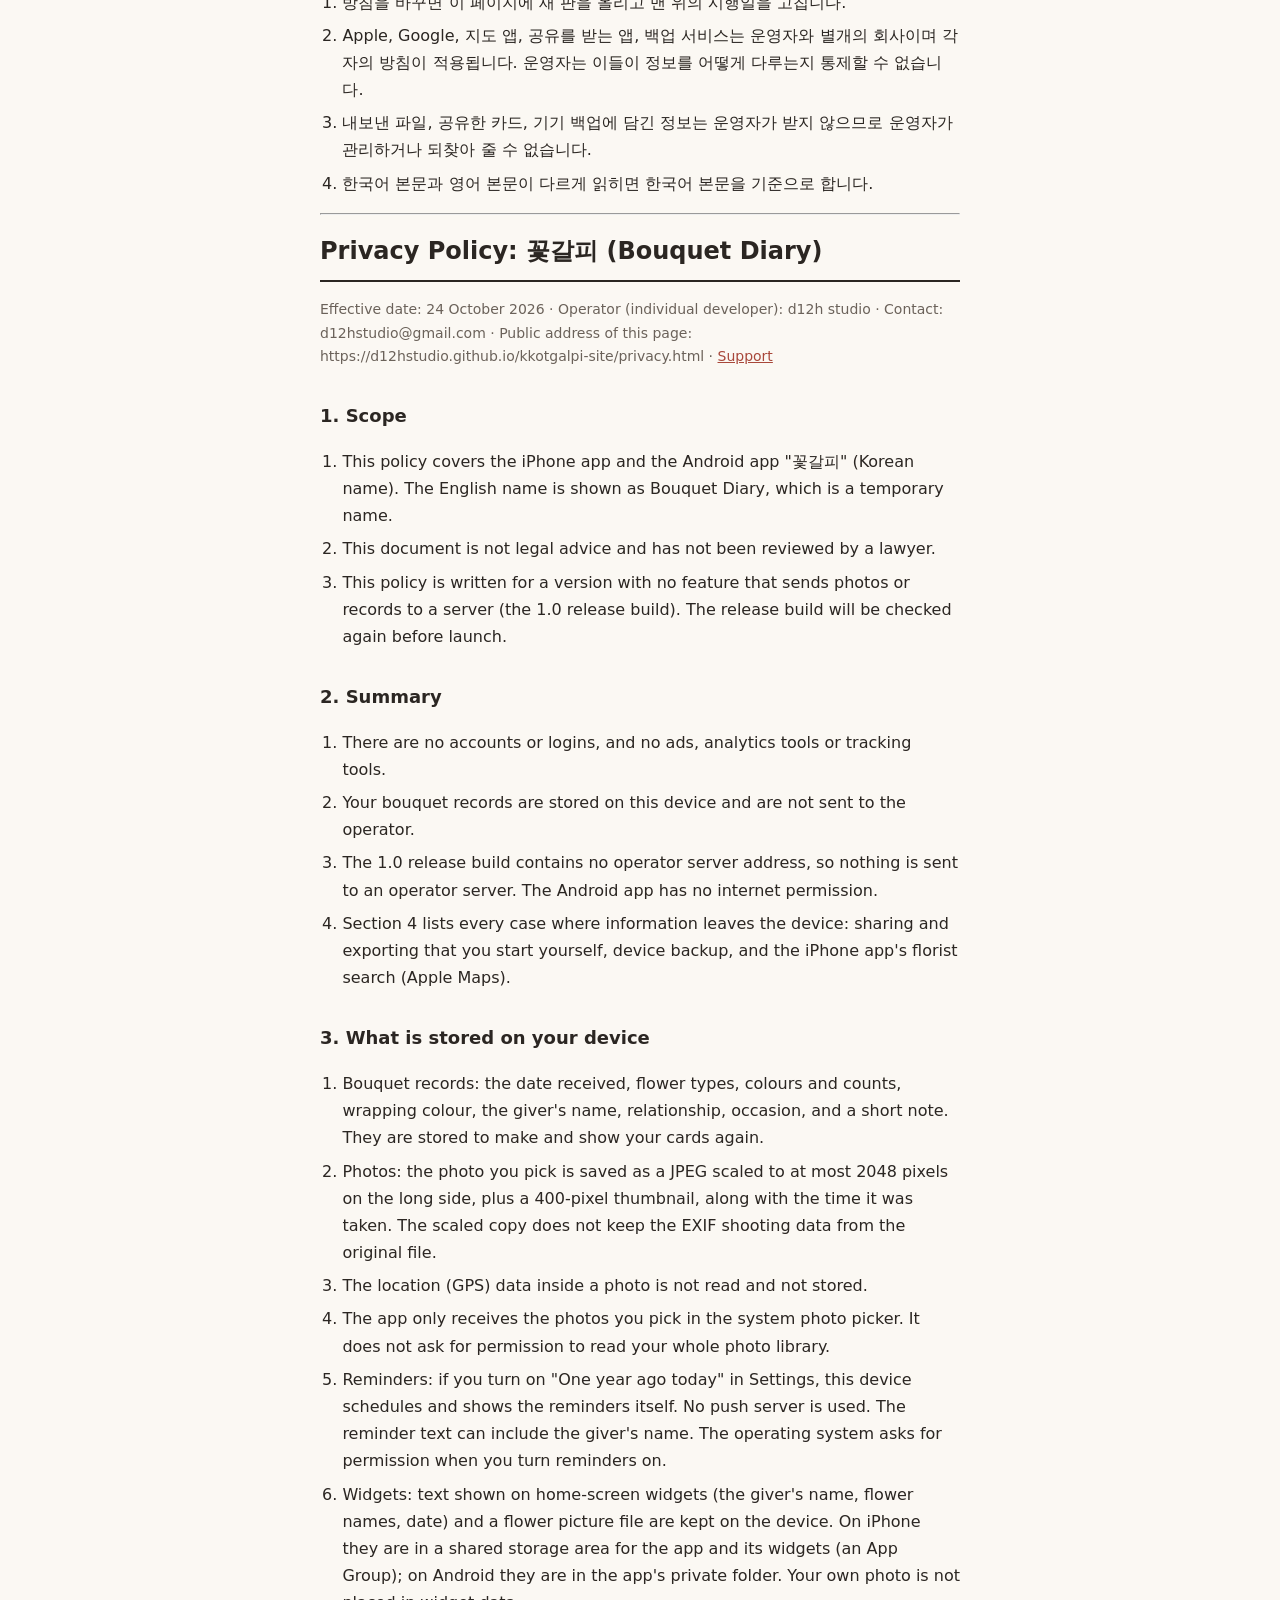
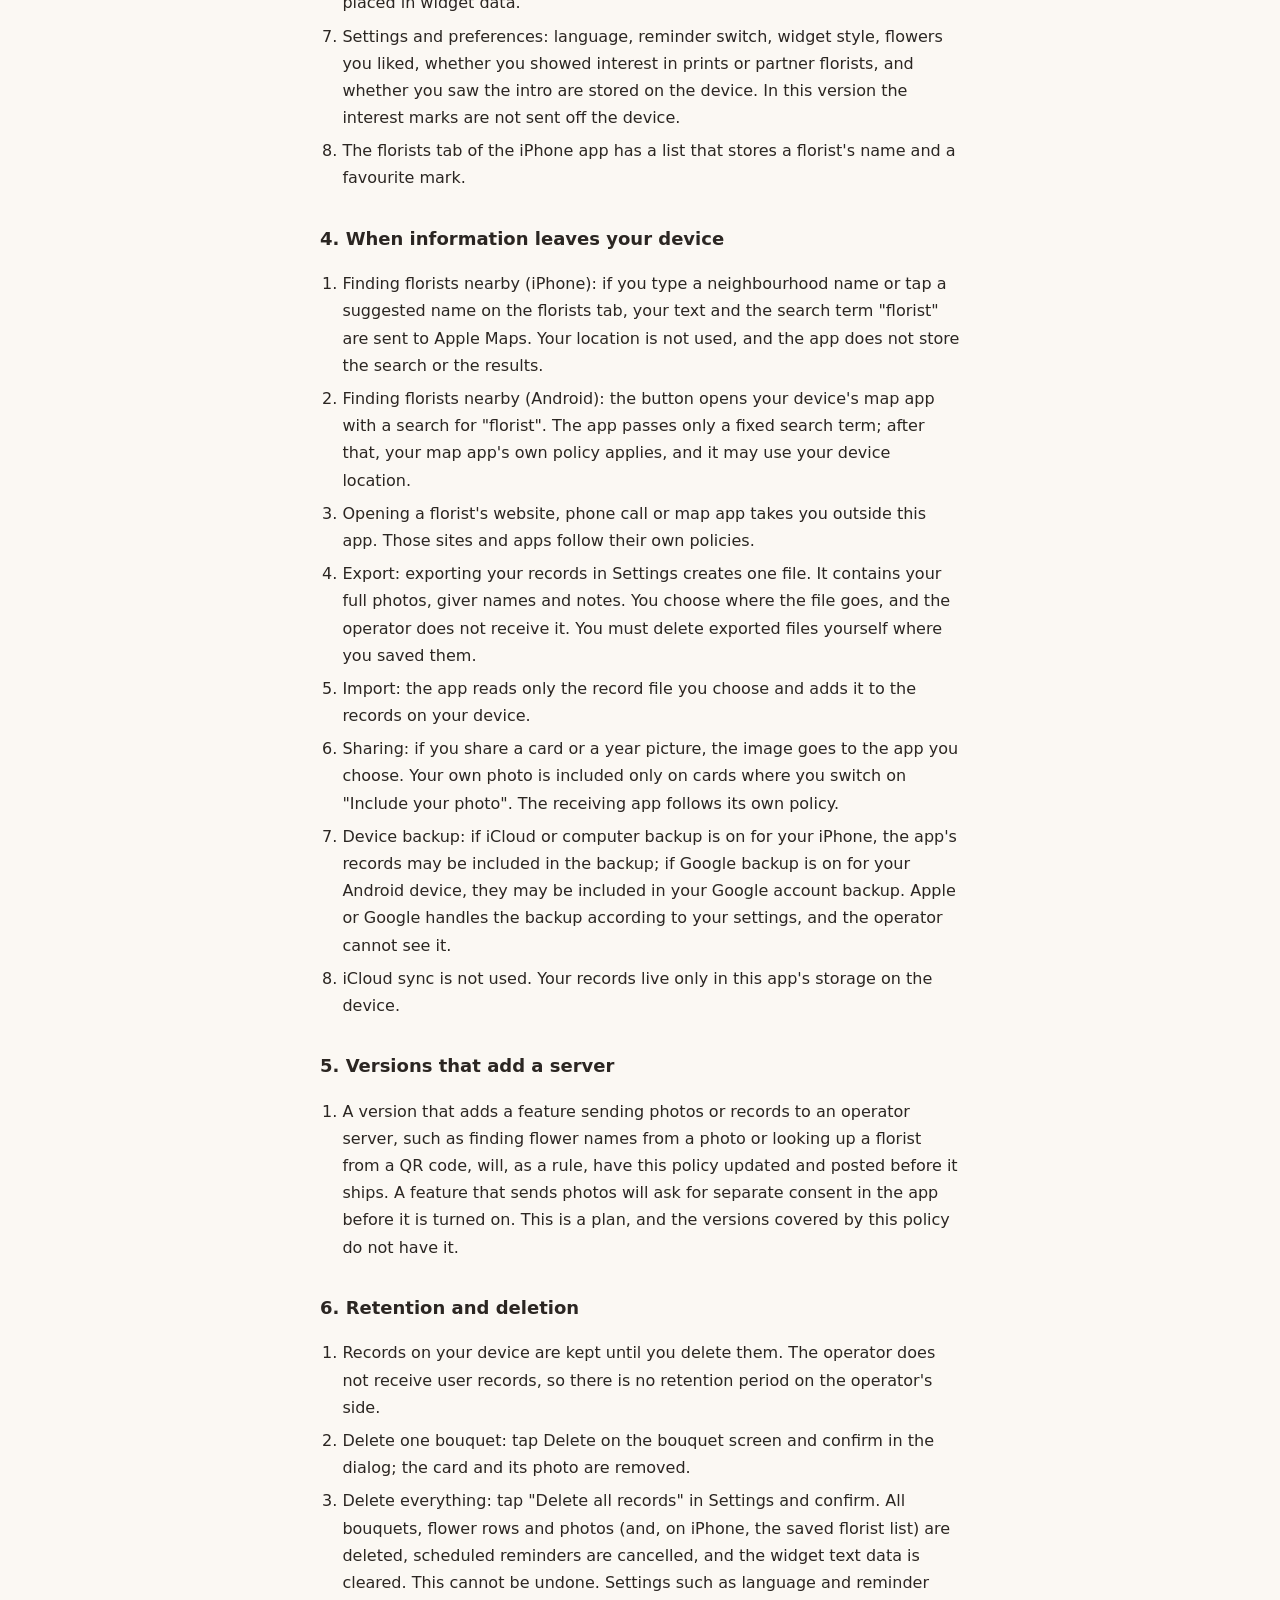
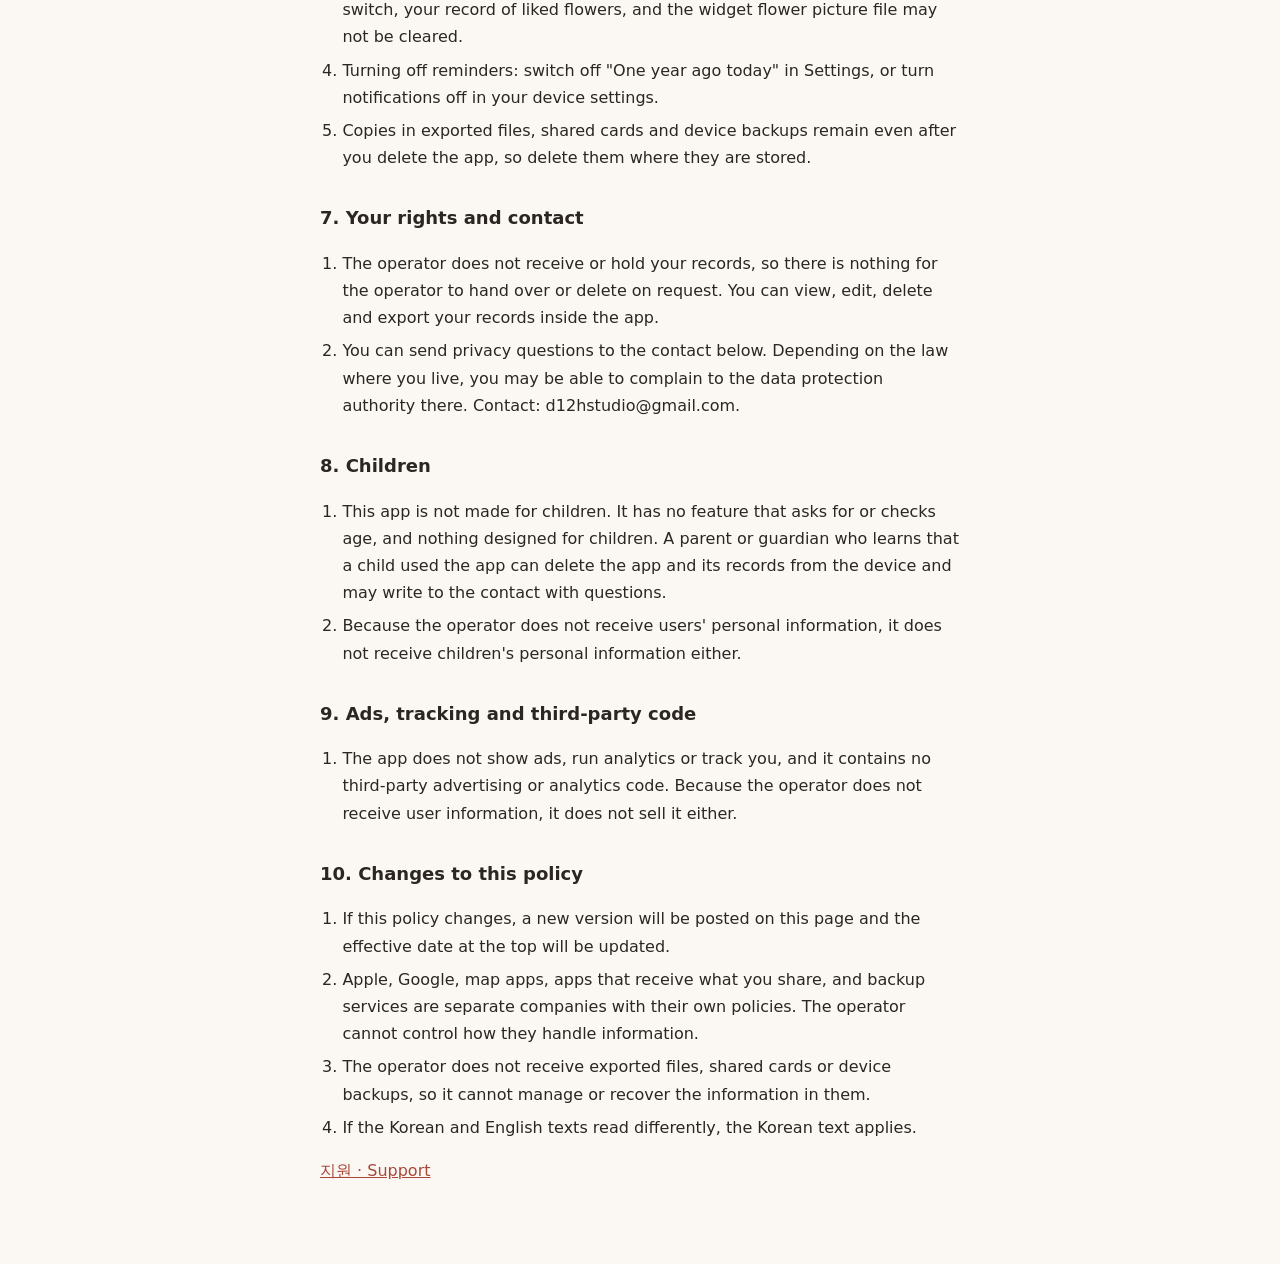
==== commit 20ce2d36: "Soften promises and add third-party and language notes Co-Authored-By: Claude Sonnet 5.5 <noreply@an" ====
--- a/privacy.html
+++ b/privacy.html
@@ -36,7 +36,7 @@
 <li id="k4-9">iCloud 동기화는 쓰지 않습니다. 기록은 이 기기의 앱 저장 공간에만 있습니다.</li>
 </ol>
 <h2 id="k5">5. 서버가 생기는 판에 대하여</h2><ol class="s">
-<li id="k5-1">사진으로 꽃 이름을 찾는 기능이나 꽃집 QR 조회처럼 사진이나 기록을 운영자 서버로 보내는 기능을 넣는 판은, 넣기 전에 이 방침을 먼저 고쳐 올립니다. 사진을 보내는 기능은 켜기 전에 앱에서 따로 동의를 받습니다. 이것은 계획이며 이 방침이 적용되는 판에는 없습니다.</li>
+<li id="k5-1">사진으로 꽃 이름을 찾는 기능이나 꽃집 QR 조회처럼 사진이나 기록을 운영자 서버로 보내는 기능을 넣는 판은, 넣는 판을 내기 전에 이 방침을 먼저 고쳐 올리는 것을 원칙으로 합니다. 사진을 보내는 기능은 켜기 전에 앱에서 따로 동의를 받습니다. 이것은 계획이며 이 방침이 적용되는 판에는 없습니다.</li>
 </ol>
 <h2 id="k6">6. 보관 기간과 삭제 방법</h2><ol class="s">
 <li id="k6-1">기기 안 기록은 사용자가 지울 때까지 보관합니다. 운영자는 이용자 기록을 받지 않으므로 운영자 쪽에서 보관하는 기간은 없습니다.</li>
@@ -47,17 +47,17 @@
 </ol>
 <h2 id="k7">7. 이용자의 권리와 문의</h2><ol class="s">
 <li id="k7-1">운영자는 이용자의 기록을 받아 보관하지 않으므로, 열람이나 삭제 요청에 줄 자료가 운영자에게 없습니다. 이용자는 앱 안에서 기록을 보고, 고치고, 지우고, 내보낼 수 있습니다.</li>
-<li id="k7-2">개인정보와 관련한 문의는 아래 연락처로 보낼 수 있습니다. 거주 국가의 개인정보 감독기관에 민원을 낼 수 있는 권리가 있습니다. 연락처: d12hstudio@gmail.com.</li>
+<li id="k7-2">개인정보와 관련한 문의는 아래 연락처로 보낼 수 있습니다. 거주 국가의 법에 따라 개인정보 감독기관에 민원을 낼 수 있는 경우가 있습니다. 연락처: d12hstudio@gmail.com.</li>
 </ol>
 <h2 id="k8">8. 아동</h2><ol class="s">
-<li id="k8-1">이 앱은 아동을 대상으로 만들지 않았습니다. 나이를 묻거나 확인하는 기능이 없고, 아동을 위한 구성도 없습니다.</li>
+<li id="k8-1">이 앱은 아동을 대상으로 만들지 않았습니다. 나이를 묻거나 확인하는 기능이 없고, 아동을 위한 구성도 없습니다. 아동이 이 앱을 쓴 것을 알게 된 보호자는 기기에서 앱과 기록을 지울 수 있고, 궁금한 점은 연락처로 문의할 수 있습니다.</li>
 <li id="k8-2">운영자는 이용자의 개인정보를 받지 않으므로 아동의 개인정보도 받지 않습니다.</li>
 </ol>
 <h2 id="k9">9. 광고, 추적, 외부 코드</h2><ol class="s">
-<li id="k9-1">광고, 분석, 추적을 하지 않고, 다른 회사의 광고나 분석 코드를 앱에 넣지 않았습니다. 이용자 정보를 팔지 않습니다.</li>
+<li id="k9-1">광고, 분석, 추적을 하지 않고, 다른 회사의 광고나 분석 코드를 앱에 넣지 않았습니다. 운영자는 이용자 정보를 받지 않으므로 팔지도 않습니다.</li>
 </ol>
 <h2 id="k10">10. 방침 변경</h2><ol class="s">
-<li id="k10-1">방침을 바꾸면 이 페이지에 새 판을 올리고 맨 위의 시행일을 고칩니다.</li>
+<li id="k10-1">방침을 바꾸면 이 페이지에 새 판을 올리고 맨 위의 시행일을 고칩니다.</li><li id="k10-2">Apple, Google, 지도 앱, 공유를 받는 앱, 백업 서비스는 운영자와 별개의 회사이며 각자의 방침이 적용됩니다. 운영자는 이들이 정보를 어떻게 다루는지 통제할 수 없습니다.</li><li id="k10-3">내보낸 파일, 공유한 카드, 기기 백업에 담긴 정보는 운영자가 받지 않으므로 운영자가 관리하거나 되찾아 줄 수 없습니다.</li><li id="k10-4">한국어 본문과 영어 본문이 다르게 읽히면 한국어 본문을 기준으로 합니다.</li>
 </ol>
 <hr>
 <h1 id="en">Privacy Policy: 꽃갈피 (Bouquet Diary)</h1>
@@ -94,7 +94,7 @@
 <li id="e4-9">iCloud sync is not used. Your records live only in this app&#x27;s storage on the device.</li>
 </ol>
 <h2 id="e5">5. Versions that add a server</h2><ol class="s">
-<li id="e5-1">A version that adds a feature sending photos or records to an operator server, such as finding flower names from a photo or looking up a florist from a QR code, will have this policy updated and posted before it ships. A feature that sends photos will ask for separate consent in the app before it is turned on. This is a plan, and the versions covered by this policy do not have it.</li>
+<li id="e5-1">A version that adds a feature sending photos or records to an operator server, such as finding flower names from a photo or looking up a florist from a QR code, will, as a rule, have this policy updated and posted before it ships. A feature that sends photos will ask for separate consent in the app before it is turned on. This is a plan, and the versions covered by this policy do not have it.</li>
 </ol>
 <h2 id="e6">6. Retention and deletion</h2><ol class="s">
 <li id="e6-1">Records on your device are kept until you delete them. The operator does not receive user records, so there is no retention period on the operator&#x27;s side.</li>
@@ -105,17 +105,17 @@
 </ol>
 <h2 id="e7">7. Your rights and contact</h2><ol class="s">
 <li id="e7-1">The operator does not receive or hold your records, so there is nothing for the operator to hand over or delete on request. You can view, edit, delete and export your records inside the app.</li>
-<li id="e7-2">You can send privacy questions to the contact below. You may also have the right to complain to the data protection authority in the country where you live. Contact: d12hstudio@gmail.com.</li>
+<li id="e7-2">You can send privacy questions to the contact below. Depending on the law where you live, you may be able to complain to the data protection authority there. Contact: d12hstudio@gmail.com.</li>
 </ol>
 <h2 id="e8">8. Children</h2><ol class="s">
-<li id="e8-1">This app is not made for children. It has no feature that asks for or checks age, and nothing designed for children.</li>
+<li id="e8-1">This app is not made for children. It has no feature that asks for or checks age, and nothing designed for children. A parent or guardian who learns that a child used the app can delete the app and its records from the device and may write to the contact with questions.</li>
 <li id="e8-2">Because the operator does not receive users&#x27; personal information, it does not receive children&#x27;s personal information either.</li>
 </ol>
 <h2 id="e9">9. Ads, tracking and third-party code</h2><ol class="s">
-<li id="e9-1">The app does not show ads, run analytics or track you, and it contains no third-party advertising or analytics code. User information is not sold.</li>
+<li id="e9-1">The app does not show ads, run analytics or track you, and it contains no third-party advertising or analytics code. Because the operator does not receive user information, it does not sell it either.</li>
 </ol>
 <h2 id="e10">10. Changes to this policy</h2><ol class="s">
-<li id="e10-1">If this policy changes, a new version will be posted on this page and the effective date at the top will be updated.</li>
+<li id="e10-1">If this policy changes, a new version will be posted on this page and the effective date at the top will be updated.</li><li id="e10-2">Apple, Google, map apps, apps that receive what you share, and backup services are separate companies with their own policies. The operator cannot control how they handle information.</li><li id="e10-3">The operator does not receive exported files, shared cards or device backups, so it cannot manage or recover the information in them.</li><li id="e10-4">If the Korean and English texts read differently, the Korean text applies.</li>
 </ol>
 <p><a href="index.html">지원 · Support</a></p>
 </main></body></html>
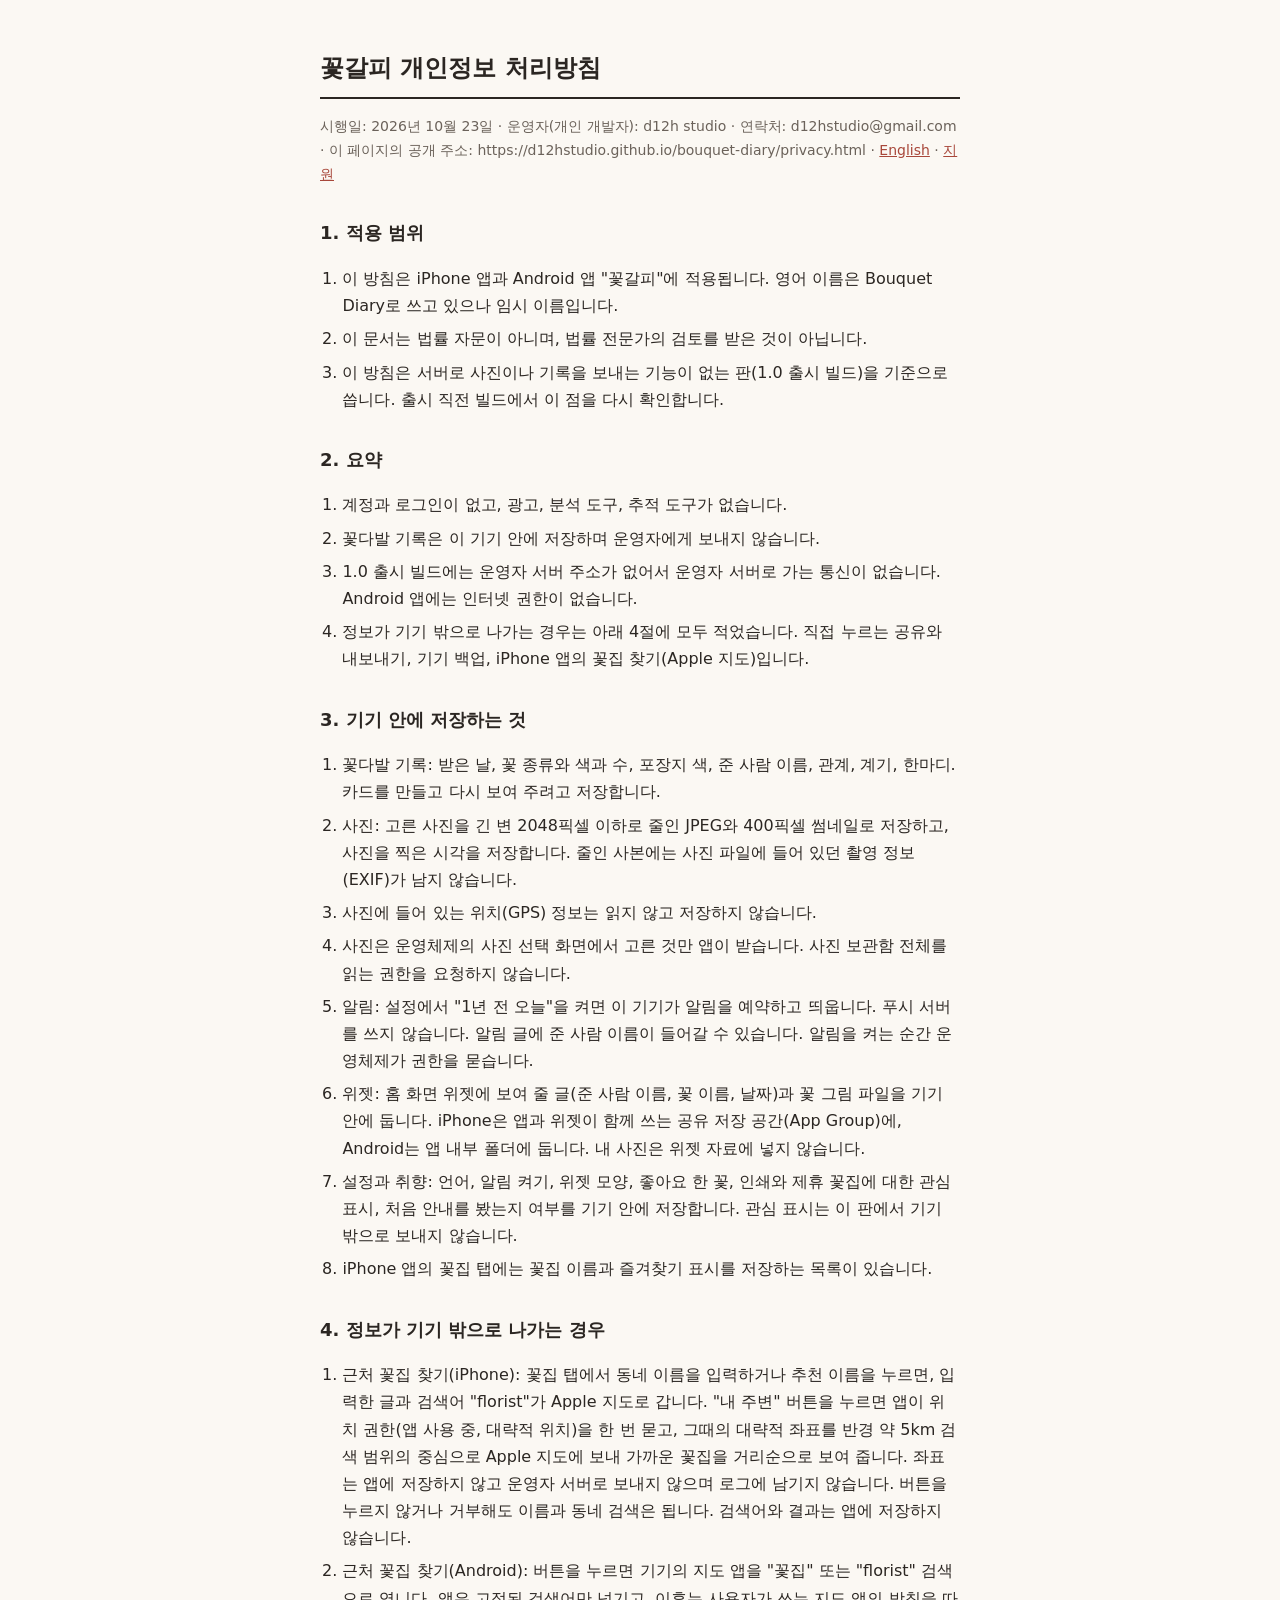
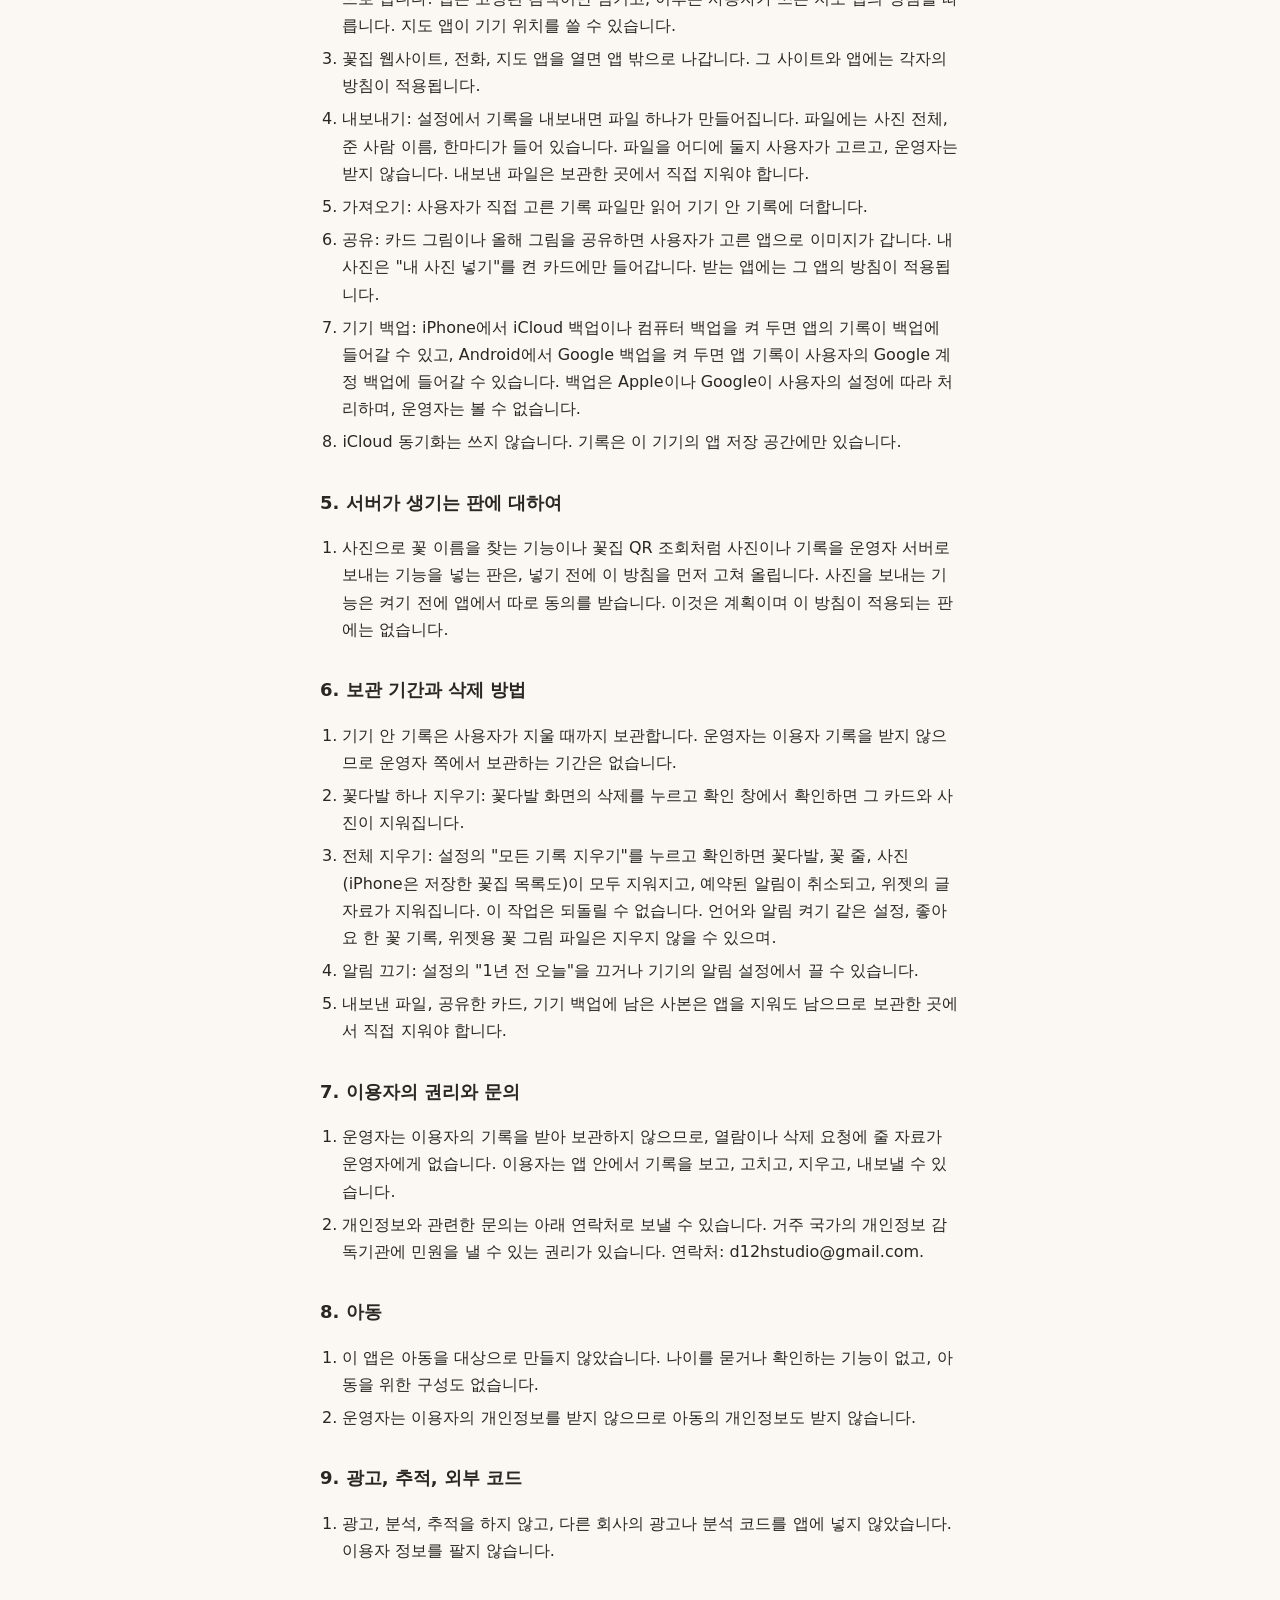
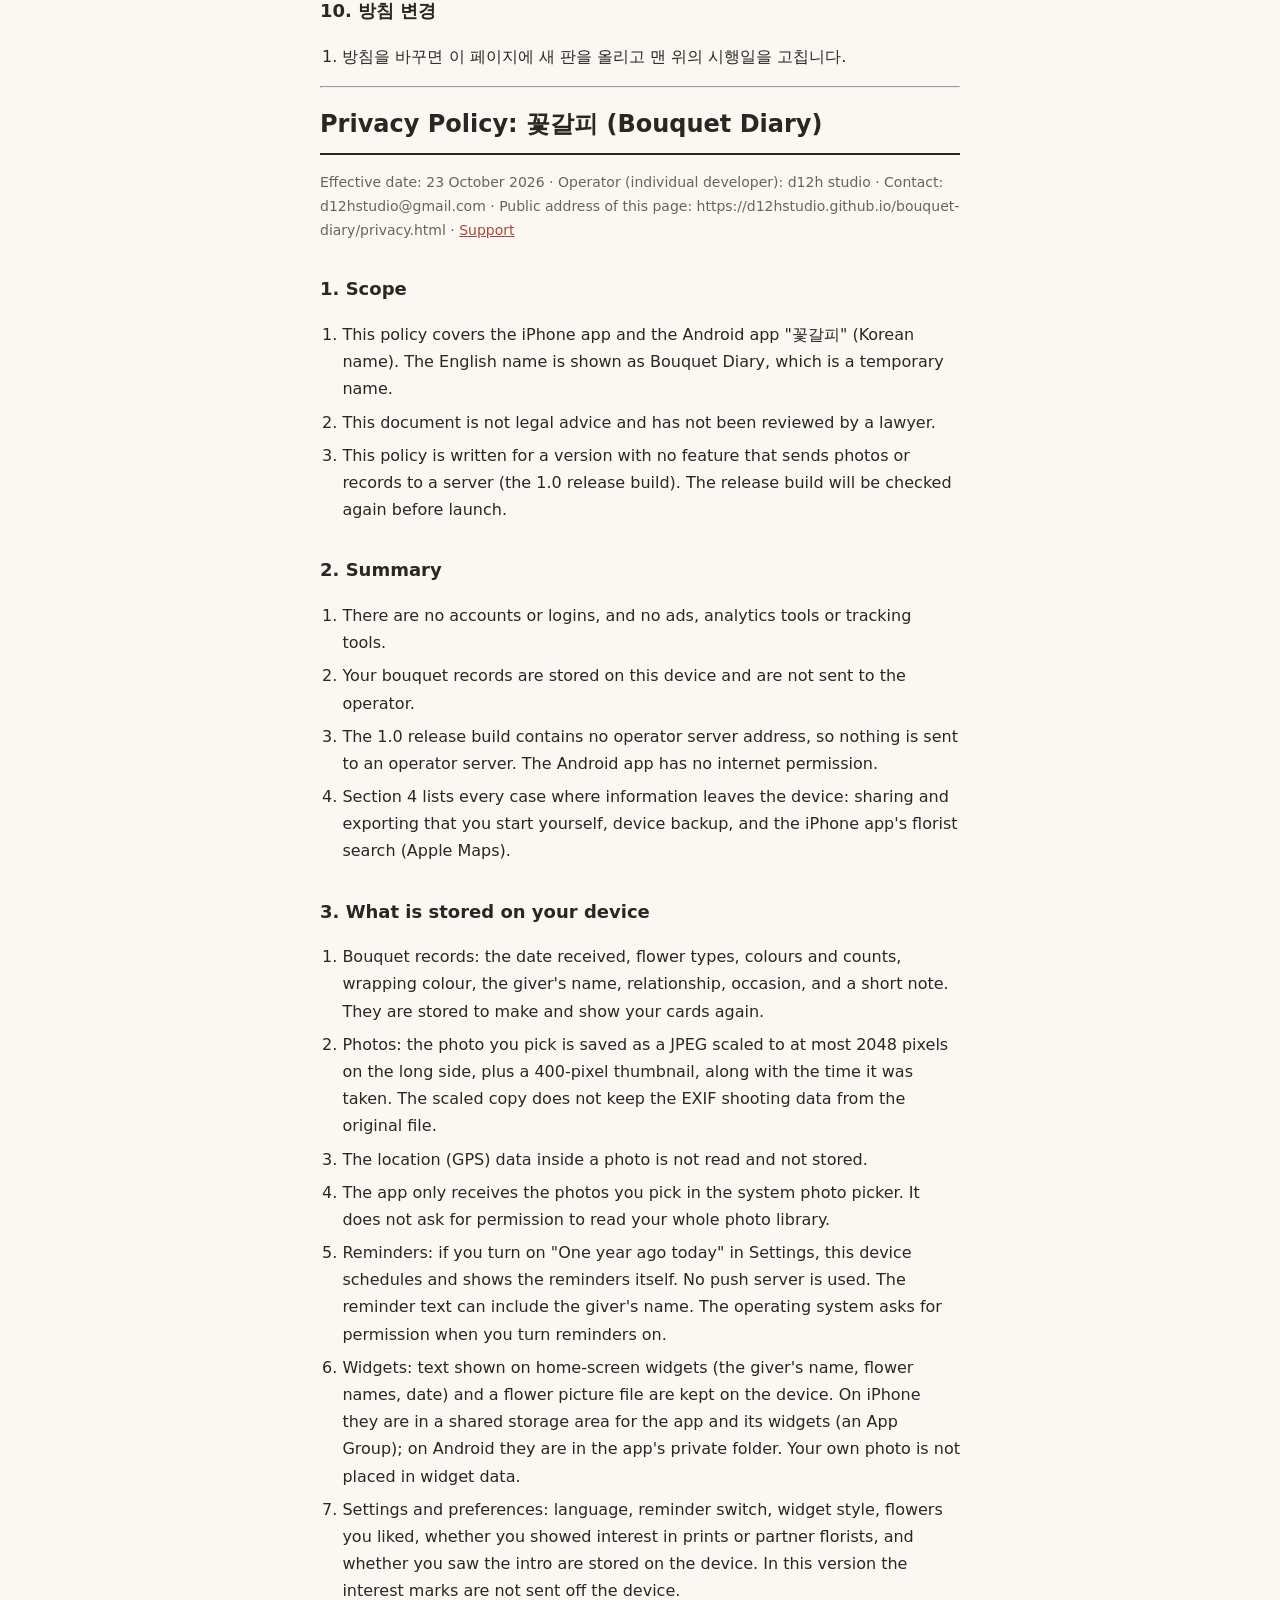
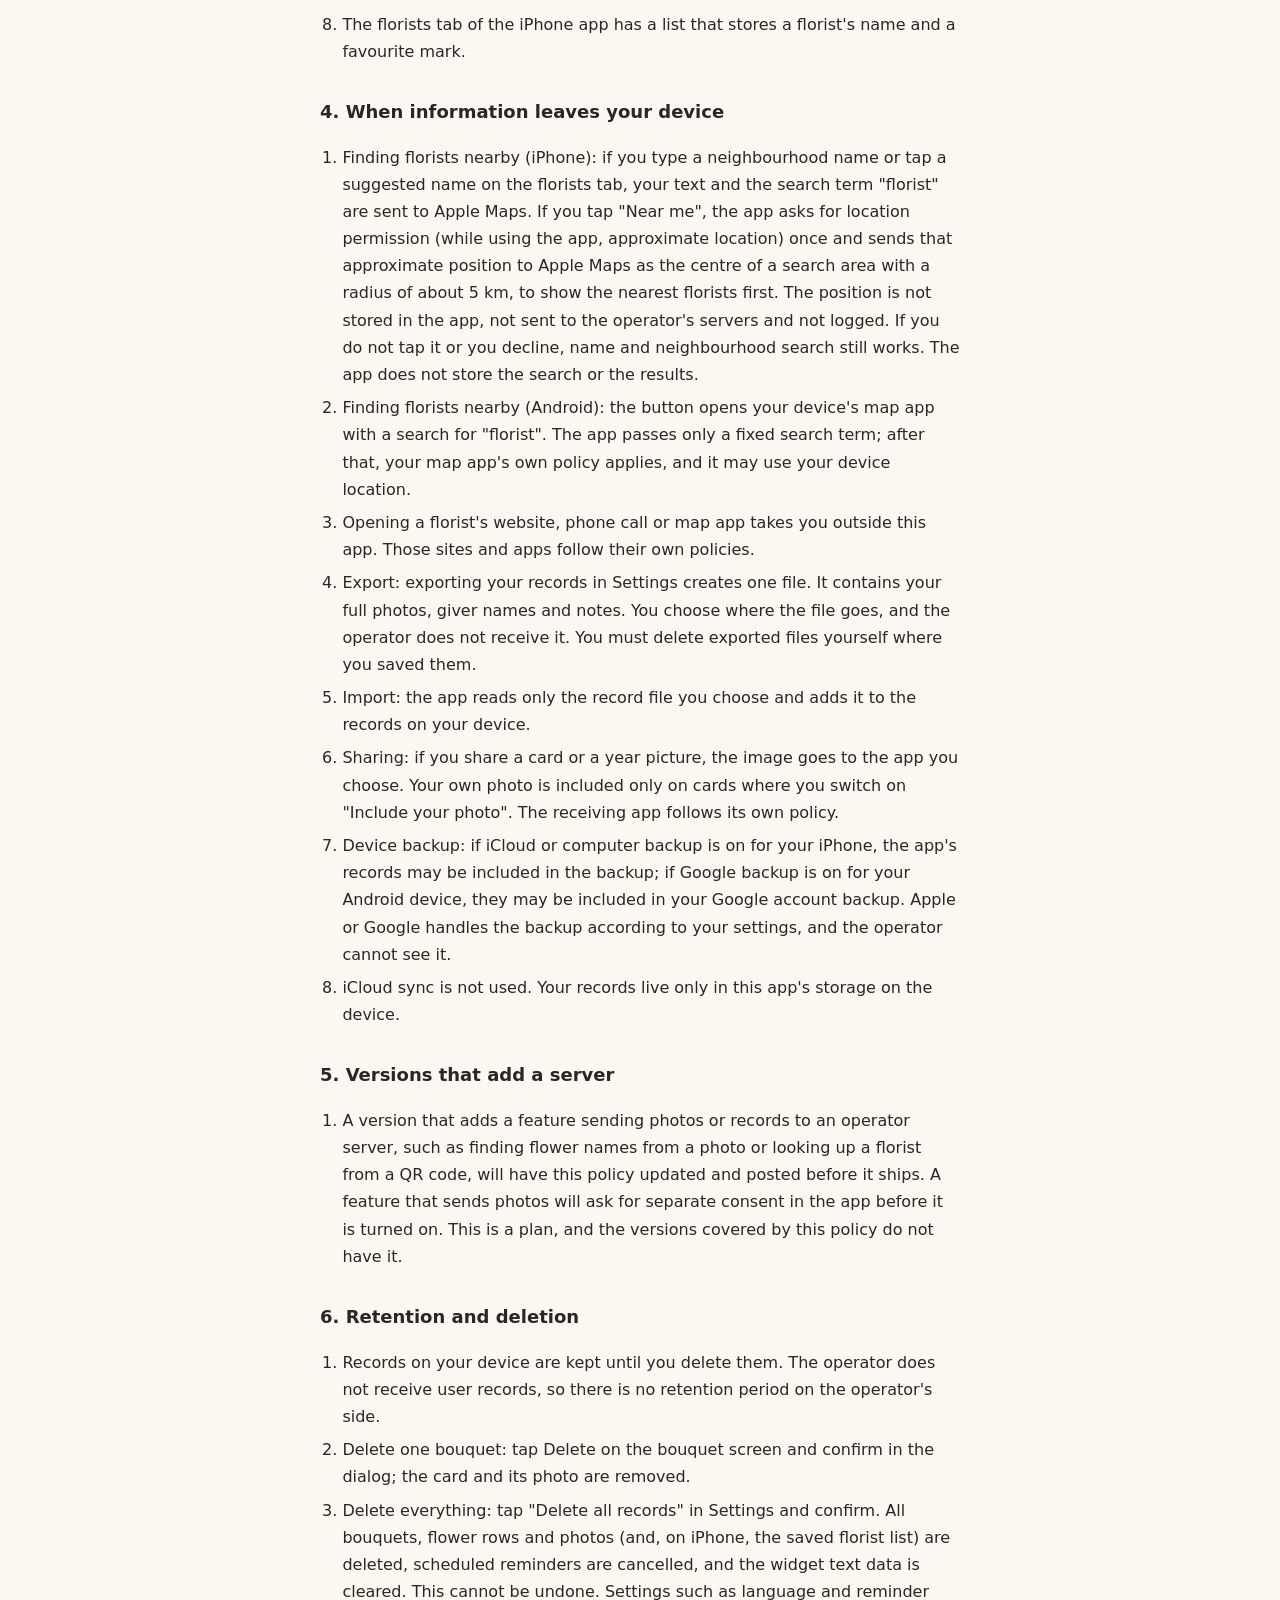
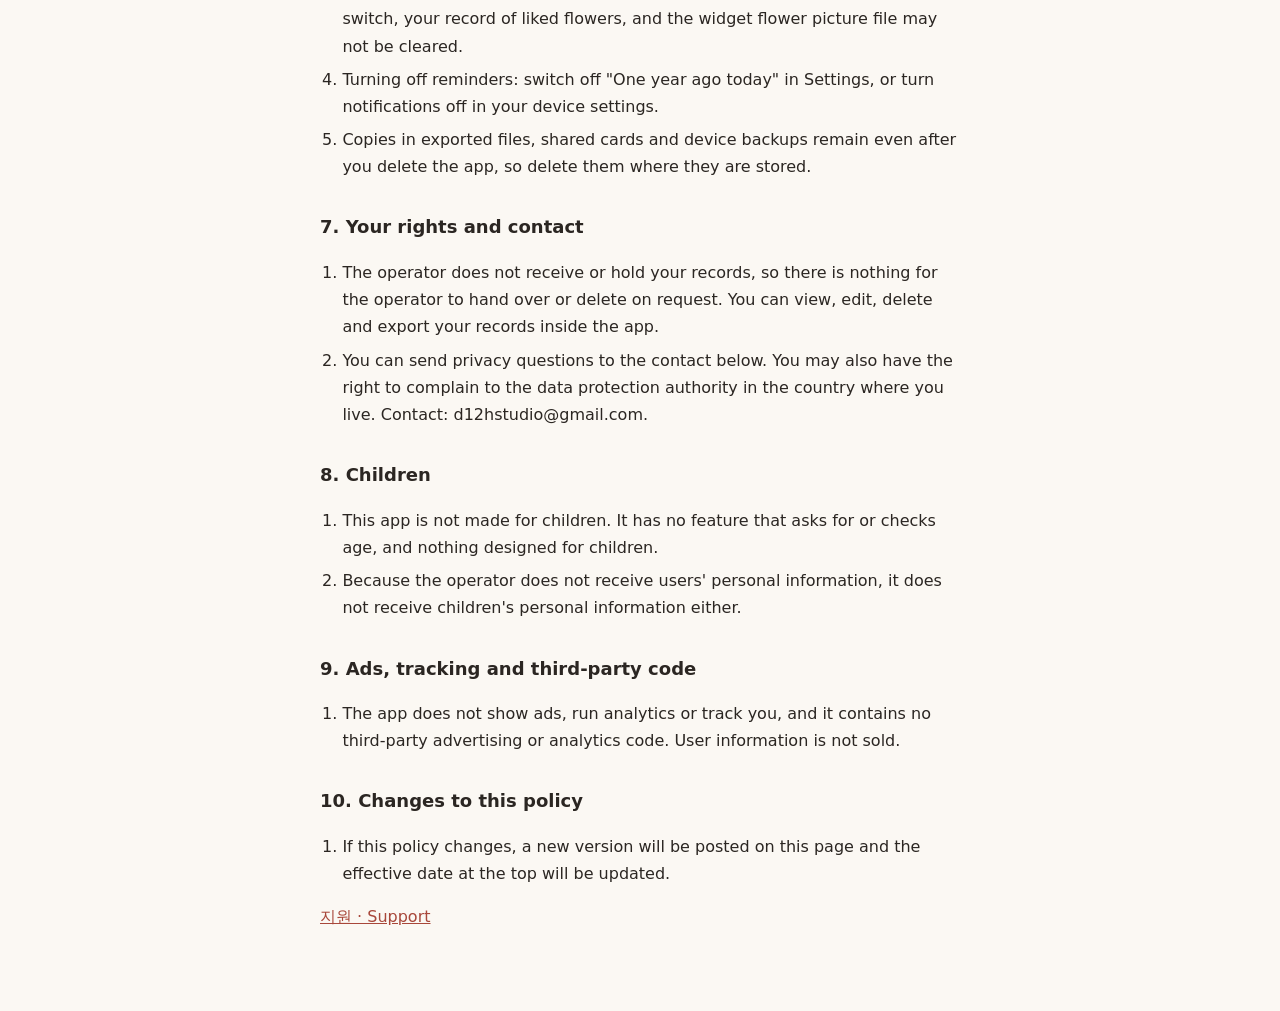
==== commit be13b57a: "update privacy.html: bouquet-diary path, contact alias, location wording" ====
--- a/privacy.html
+++ b/privacy.html
@@ -3,7 +3,7 @@
 <title>꽃갈피 개인정보 처리방침 / Privacy Policy</title><link rel="stylesheet" href="style.css"></head>
 <body><main>
 <h1>꽃갈피 개인정보 처리방침</h1>
-<p class="note">시행일: 2026년 10월 24일 · 운영자(개인 개발자): d12h studio · 연락처: d12hstudio@gmail.com · 이 페이지의 공개 주소: https://d12hstudio.github.io/kkotgalpi-site/privacy.html · <a href="#en">English</a> · <a href="index.html">지원</a></p>
+<p class="note">시행일: 2026년 10월 23일 · 운영자(개인 개발자): d12h studio · 연락처: d12hstudio@gmail.com · 이 페이지의 공개 주소: https://d12hstudio.github.io/bouquet-diary/privacy.html · <a href="#en">English</a> · <a href="index.html">지원</a></p>
 <h2 id="k1">1. 적용 범위</h2><ol class="s">
 <li id="k1-1">이 방침은 iPhone 앱과 Android 앱 &quot;꽃갈피&quot;에 적용됩니다. 영어 이름은 Bouquet Diary로 쓰고 있으나 임시 이름입니다.</li>
 <li id="k1-2">이 문서는 법률 자문이 아니며, 법률 전문가의 검토를 받은 것이 아닙니다.</li>
@@ -26,7 +26,7 @@
 <li id="k3-8">iPhone 앱의 꽃집 탭에는 꽃집 이름과 즐겨찾기 표시를 저장하는 목록이 있습니다.</li>
 </ol>
 <h2 id="k4">4. 정보가 기기 밖으로 나가는 경우</h2><ol class="s">
-<li id="k4-2">근처 꽃집 찾기(iPhone): 꽃집 탭에서 동네 이름을 입력하거나 추천 이름을 누르면, 입력한 글과 검색어 &quot;florist&quot;가 Apple 지도로 갑니다. 내 위치는 쓰지 않고, 검색어와 결과는 앱에 저장하지 않습니다.</li>
+<li id="k4-2">근처 꽃집 찾기(iPhone): 꽃집 탭에서 동네 이름을 입력하거나 추천 이름을 누르면, 입력한 글과 검색어 &quot;florist&quot;가 Apple 지도로 갑니다. &quot;내 주변&quot; 버튼을 누르면 앱이 위치 권한(앱 사용 중, 대략적 위치)을 한 번 묻고, 그때의 대략적 좌표를 반경 약 5km 검색 범위의 중심으로 Apple 지도에 보내 가까운 꽃집을 거리순으로 보여 줍니다. 좌표는 앱에 저장하지 않고 운영자 서버로 보내지 않으며 로그에 남기지 않습니다. 버튼을 누르지 않거나 거부해도 이름과 동네 검색은 됩니다. 검색어와 결과는 앱에 저장하지 않습니다.</li>
 <li id="k4-3">근처 꽃집 찾기(Android): 버튼을 누르면 기기의 지도 앱을 &quot;꽃집&quot; 또는 &quot;florist&quot; 검색으로 엽니다. 앱은 고정된 검색어만 넘기고, 이후는 사용자가 쓰는 지도 앱의 방침을 따릅니다. 지도 앱이 기기 위치를 쓸 수 있습니다.</li>
 <li id="k4-4">꽃집 웹사이트, 전화, 지도 앱을 열면 앱 밖으로 나갑니다. 그 사이트와 앱에는 각자의 방침이 적용됩니다.</li>
 <li id="k4-5">내보내기: 설정에서 기록을 내보내면 파일 하나가 만들어집니다. 파일에는 사진 전체, 준 사람 이름, 한마디가 들어 있습니다. 파일을 어디에 둘지 사용자가 고르고, 운영자는 받지 않습니다. 내보낸 파일은 보관한 곳에서 직접 지워야 합니다.</li>
@@ -36,32 +36,32 @@
 <li id="k4-9">iCloud 동기화는 쓰지 않습니다. 기록은 이 기기의 앱 저장 공간에만 있습니다.</li>
 </ol>
 <h2 id="k5">5. 서버가 생기는 판에 대하여</h2><ol class="s">
-<li id="k5-1">사진으로 꽃 이름을 찾는 기능이나 꽃집 QR 조회처럼 사진이나 기록을 운영자 서버로 보내는 기능을 넣는 판은, 넣는 판을 내기 전에 이 방침을 먼저 고쳐 올리는 것을 원칙으로 합니다. 사진을 보내는 기능은 켜기 전에 앱에서 따로 동의를 받습니다. 이것은 계획이며 이 방침이 적용되는 판에는 없습니다.</li>
+<li id="k5-1">사진으로 꽃 이름을 찾는 기능이나 꽃집 QR 조회처럼 사진이나 기록을 운영자 서버로 보내는 기능을 넣는 판은, 넣기 전에 이 방침을 먼저 고쳐 올립니다. 사진을 보내는 기능은 켜기 전에 앱에서 따로 동의를 받습니다. 이것은 계획이며 이 방침이 적용되는 판에는 없습니다.</li>
 </ol>
 <h2 id="k6">6. 보관 기간과 삭제 방법</h2><ol class="s">
 <li id="k6-1">기기 안 기록은 사용자가 지울 때까지 보관합니다. 운영자는 이용자 기록을 받지 않으므로 운영자 쪽에서 보관하는 기간은 없습니다.</li>
 <li id="k6-2">꽃다발 하나 지우기: 꽃다발 화면의 삭제를 누르고 확인 창에서 확인하면 그 카드와 사진이 지워집니다.</li>
-<li id="k6-3">전체 지우기: 설정의 &quot;모든 기록 지우기&quot;를 누르고 확인하면 꽃다발, 꽃 줄, 사진(iPhone은 저장한 꽃집 목록도)이 모두 지워지고, 예약된 알림이 취소되고, 위젯의 글 자료가 지워집니다. 이 작업은 되돌릴 수 없습니다. 언어와 알림 켜기 같은 설정, 좋아요 한 꽃 기록, 위젯용 꽃 그림 파일은 지우지 않을 수 있습니다.</li>
+<li id="k6-3">전체 지우기: 설정의 &quot;모든 기록 지우기&quot;를 누르고 확인하면 꽃다발, 꽃 줄, 사진(iPhone은 저장한 꽃집 목록도)이 모두 지워지고, 예약된 알림이 취소되고, 위젯의 글 자료가 지워집니다. 이 작업은 되돌릴 수 없습니다. 언어와 알림 켜기 같은 설정, 좋아요 한 꽃 기록, 위젯용 꽃 그림 파일은 지우지 않을 수 있으며.</li>
 <li id="k6-4">알림 끄기: 설정의 &quot;1년 전 오늘&quot;을 끄거나 기기의 알림 설정에서 끌 수 있습니다.</li>
 <li id="k6-5">내보낸 파일, 공유한 카드, 기기 백업에 남은 사본은 앱을 지워도 남으므로 보관한 곳에서 직접 지워야 합니다.</li>
 </ol>
 <h2 id="k7">7. 이용자의 권리와 문의</h2><ol class="s">
 <li id="k7-1">운영자는 이용자의 기록을 받아 보관하지 않으므로, 열람이나 삭제 요청에 줄 자료가 운영자에게 없습니다. 이용자는 앱 안에서 기록을 보고, 고치고, 지우고, 내보낼 수 있습니다.</li>
-<li id="k7-2">개인정보와 관련한 문의는 아래 연락처로 보낼 수 있습니다. 거주 국가의 법에 따라 개인정보 감독기관에 민원을 낼 수 있는 경우가 있습니다. 연락처: d12hstudio@gmail.com.</li>
+<li id="k7-2">개인정보와 관련한 문의는 아래 연락처로 보낼 수 있습니다. 거주 국가의 개인정보 감독기관에 민원을 낼 수 있는 권리가 있습니다. 연락처: d12hstudio@gmail.com.</li>
 </ol>
 <h2 id="k8">8. 아동</h2><ol class="s">
-<li id="k8-1">이 앱은 아동을 대상으로 만들지 않았습니다. 나이를 묻거나 확인하는 기능이 없고, 아동을 위한 구성도 없습니다. 아동이 이 앱을 쓴 것을 알게 된 보호자는 기기에서 앱과 기록을 지울 수 있고, 궁금한 점은 연락처로 문의할 수 있습니다.</li>
+<li id="k8-1">이 앱은 아동을 대상으로 만들지 않았습니다. 나이를 묻거나 확인하는 기능이 없고, 아동을 위한 구성도 없습니다.</li>
 <li id="k8-2">운영자는 이용자의 개인정보를 받지 않으므로 아동의 개인정보도 받지 않습니다.</li>
 </ol>
 <h2 id="k9">9. 광고, 추적, 외부 코드</h2><ol class="s">
-<li id="k9-1">광고, 분석, 추적을 하지 않고, 다른 회사의 광고나 분석 코드를 앱에 넣지 않았습니다. 운영자는 이용자 정보를 받지 않으므로 팔지도 않습니다.</li>
+<li id="k9-1">광고, 분석, 추적을 하지 않고, 다른 회사의 광고나 분석 코드를 앱에 넣지 않았습니다. 이용자 정보를 팔지 않습니다.</li>
 </ol>
 <h2 id="k10">10. 방침 변경</h2><ol class="s">
-<li id="k10-1">방침을 바꾸면 이 페이지에 새 판을 올리고 맨 위의 시행일을 고칩니다.</li><li id="k10-2">Apple, Google, 지도 앱, 공유를 받는 앱, 백업 서비스는 운영자와 별개의 회사이며 각자의 방침이 적용됩니다. 운영자는 이들이 정보를 어떻게 다루는지 통제할 수 없습니다.</li><li id="k10-3">내보낸 파일, 공유한 카드, 기기 백업에 담긴 정보는 운영자가 받지 않으므로 운영자가 관리하거나 되찾아 줄 수 없습니다.</li><li id="k10-4">한국어 본문과 영어 본문이 다르게 읽히면 한국어 본문을 기준으로 합니다.</li>
+<li id="k10-1">방침을 바꾸면 이 페이지에 새 판을 올리고 맨 위의 시행일을 고칩니다.</li>
 </ol>
 <hr>
 <h1 id="en">Privacy Policy: 꽃갈피 (Bouquet Diary)</h1>
-<p class="note">Effective date: 24 October 2026 · Operator (individual developer): d12h studio · Contact: d12hstudio@gmail.com · Public address of this page: https://d12hstudio.github.io/kkotgalpi-site/privacy.html · <a href="index.html">Support</a></p>
+<p class="note">Effective date: 23 October 2026 · Operator (individual developer): d12h studio · Contact: d12hstudio@gmail.com · Public address of this page: https://d12hstudio.github.io/bouquet-diary/privacy.html · <a href="index.html">Support</a></p>
 <h2 id="e1">1. Scope</h2><ol class="s">
 <li id="e1-1">This policy covers the iPhone app and the Android app &quot;꽃갈피&quot; (Korean name). The English name is shown as Bouquet Diary, which is a temporary name.</li>
 <li id="e1-2">This document is not legal advice and has not been reviewed by a lawyer.</li>
@@ -84,7 +84,7 @@
 <li id="e3-8">The florists tab of the iPhone app has a list that stores a florist&#x27;s name and a favourite mark.</li>
 </ol>
 <h2 id="e4">4. When information leaves your device</h2><ol class="s">
-<li id="e4-2">Finding florists nearby (iPhone): if you type a neighbourhood name or tap a suggested name on the florists tab, your text and the search term &quot;florist&quot; are sent to Apple Maps. Your location is not used, and the app does not store the search or the results.</li>
+<li id="e4-2">Finding florists nearby (iPhone): if you type a neighbourhood name or tap a suggested name on the florists tab, your text and the search term &quot;florist&quot; are sent to Apple Maps. If you tap &quot;Near me&quot;, the app asks for location permission (while using the app, approximate location) once and sends that approximate position to Apple Maps as the centre of a search area with a radius of about 5 km, to show the nearest florists first. The position is not stored in the app, not sent to the operator&#x27;s servers and not logged. If you do not tap it or you decline, name and neighbourhood search still works. The app does not store the search or the results.</li>
 <li id="e4-3">Finding florists nearby (Android): the button opens your device&#x27;s map app with a search for &quot;florist&quot;. The app passes only a fixed search term; after that, your map app&#x27;s own policy applies, and it may use your device location.</li>
 <li id="e4-4">Opening a florist&#x27;s website, phone call or map app takes you outside this app. Those sites and apps follow their own policies.</li>
 <li id="e4-5">Export: exporting your records in Settings creates one file. It contains your full photos, giver names and notes. You choose where the file goes, and the operator does not receive it. You must delete exported files yourself where you saved them.</li>
@@ -94,7 +94,7 @@
 <li id="e4-9">iCloud sync is not used. Your records live only in this app&#x27;s storage on the device.</li>
 </ol>
 <h2 id="e5">5. Versions that add a server</h2><ol class="s">
-<li id="e5-1">A version that adds a feature sending photos or records to an operator server, such as finding flower names from a photo or looking up a florist from a QR code, will, as a rule, have this policy updated and posted before it ships. A feature that sends photos will ask for separate consent in the app before it is turned on. This is a plan, and the versions covered by this policy do not have it.</li>
+<li id="e5-1">A version that adds a feature sending photos or records to an operator server, such as finding flower names from a photo or looking up a florist from a QR code, will have this policy updated and posted before it ships. A feature that sends photos will ask for separate consent in the app before it is turned on. This is a plan, and the versions covered by this policy do not have it.</li>
 </ol>
 <h2 id="e6">6. Retention and deletion</h2><ol class="s">
 <li id="e6-1">Records on your device are kept until you delete them. The operator does not receive user records, so there is no retention period on the operator&#x27;s side.</li>
@@ -105,17 +105,17 @@
 </ol>
 <h2 id="e7">7. Your rights and contact</h2><ol class="s">
 <li id="e7-1">The operator does not receive or hold your records, so there is nothing for the operator to hand over or delete on request. You can view, edit, delete and export your records inside the app.</li>
-<li id="e7-2">You can send privacy questions to the contact below. Depending on the law where you live, you may be able to complain to the data protection authority there. Contact: d12hstudio@gmail.com.</li>
+<li id="e7-2">You can send privacy questions to the contact below. You may also have the right to complain to the data protection authority in the country where you live. Contact: d12hstudio@gmail.com.</li>
 </ol>
 <h2 id="e8">8. Children</h2><ol class="s">
-<li id="e8-1">This app is not made for children. It has no feature that asks for or checks age, and nothing designed for children. A parent or guardian who learns that a child used the app can delete the app and its records from the device and may write to the contact with questions.</li>
+<li id="e8-1">This app is not made for children. It has no feature that asks for or checks age, and nothing designed for children.</li>
 <li id="e8-2">Because the operator does not receive users&#x27; personal information, it does not receive children&#x27;s personal information either.</li>
 </ol>
 <h2 id="e9">9. Ads, tracking and third-party code</h2><ol class="s">
-<li id="e9-1">The app does not show ads, run analytics or track you, and it contains no third-party advertising or analytics code. Because the operator does not receive user information, it does not sell it either.</li>
+<li id="e9-1">The app does not show ads, run analytics or track you, and it contains no third-party advertising or analytics code. User information is not sold.</li>
 </ol>
 <h2 id="e10">10. Changes to this policy</h2><ol class="s">
-<li id="e10-1">If this policy changes, a new version will be posted on this page and the effective date at the top will be updated.</li><li id="e10-2">Apple, Google, map apps, apps that receive what you share, and backup services are separate companies with their own policies. The operator cannot control how they handle information.</li><li id="e10-3">The operator does not receive exported files, shared cards or device backups, so it cannot manage or recover the information in them.</li><li id="e10-4">If the Korean and English texts read differently, the Korean text applies.</li>
+<li id="e10-1">If this policy changes, a new version will be posted on this page and the effective date at the top will be updated.</li>
 </ol>
 <p><a href="index.html">지원 · Support</a></p>
 </main></body></html>
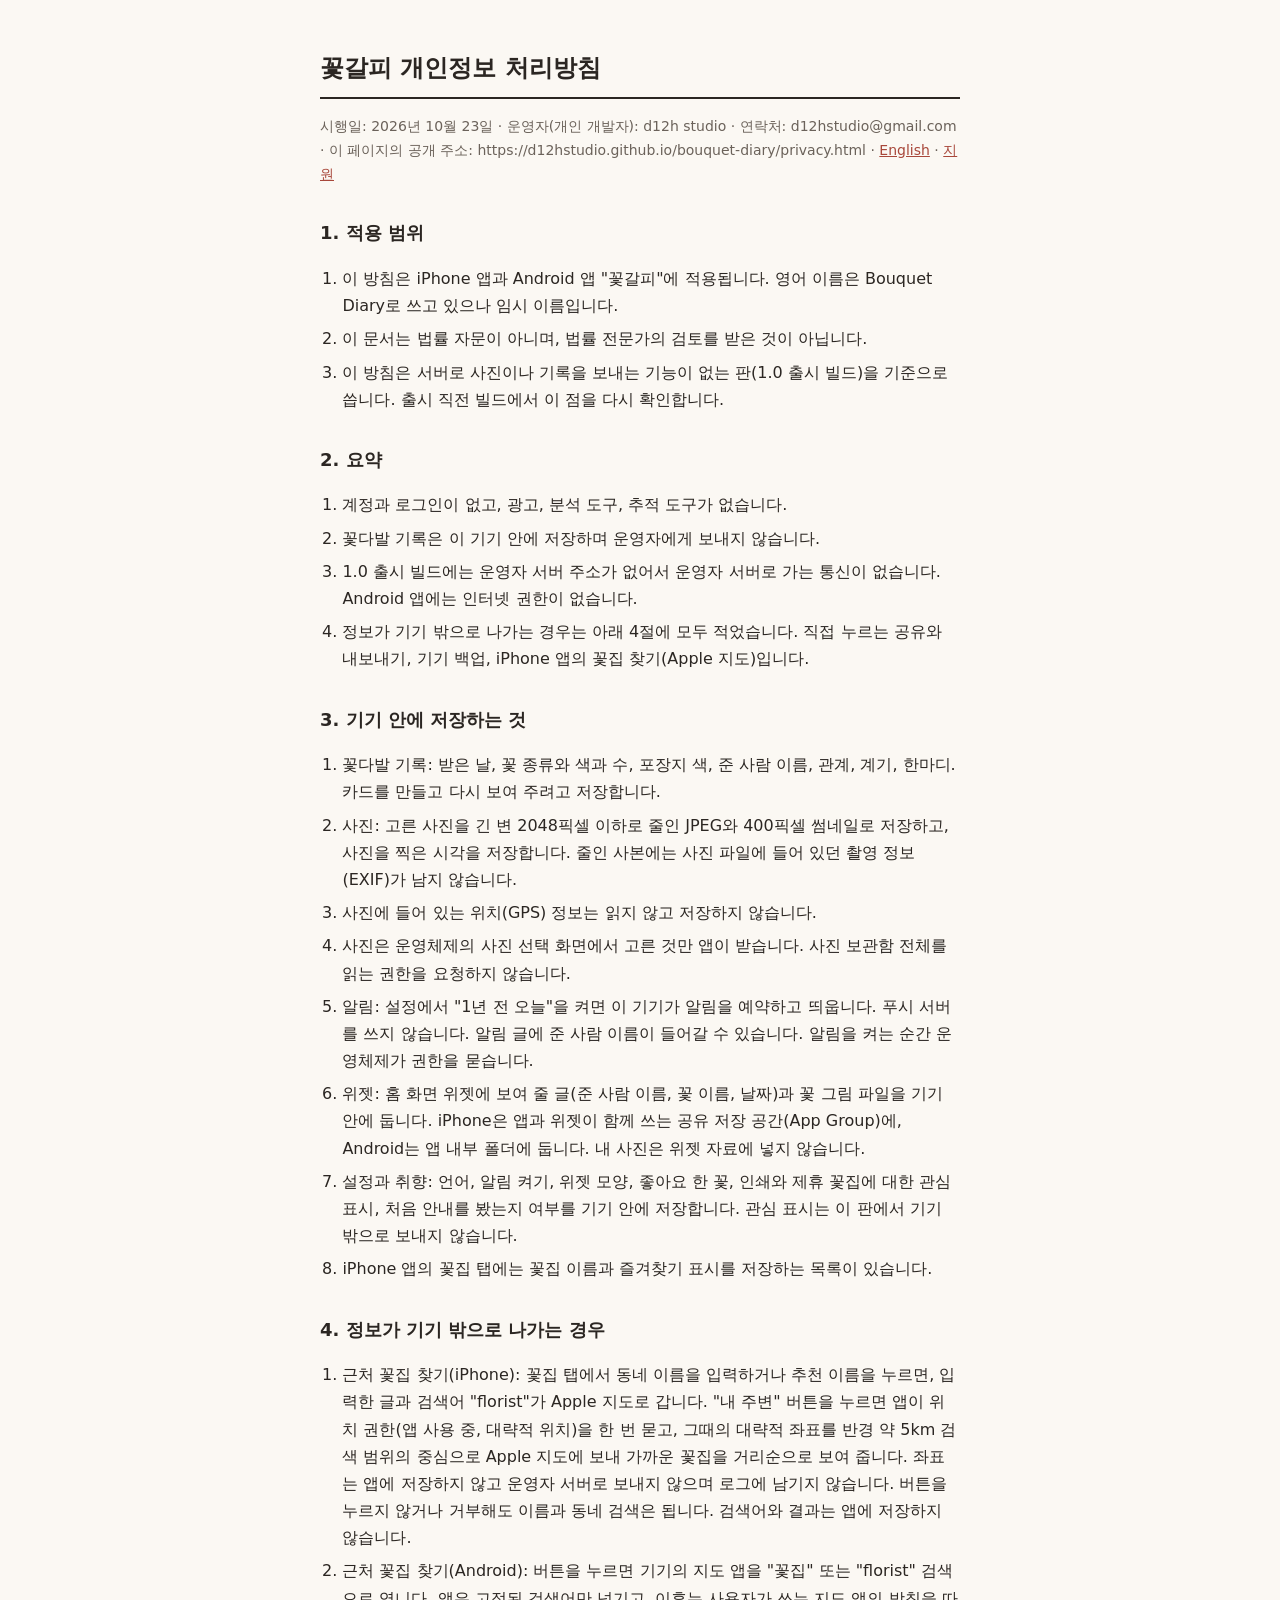
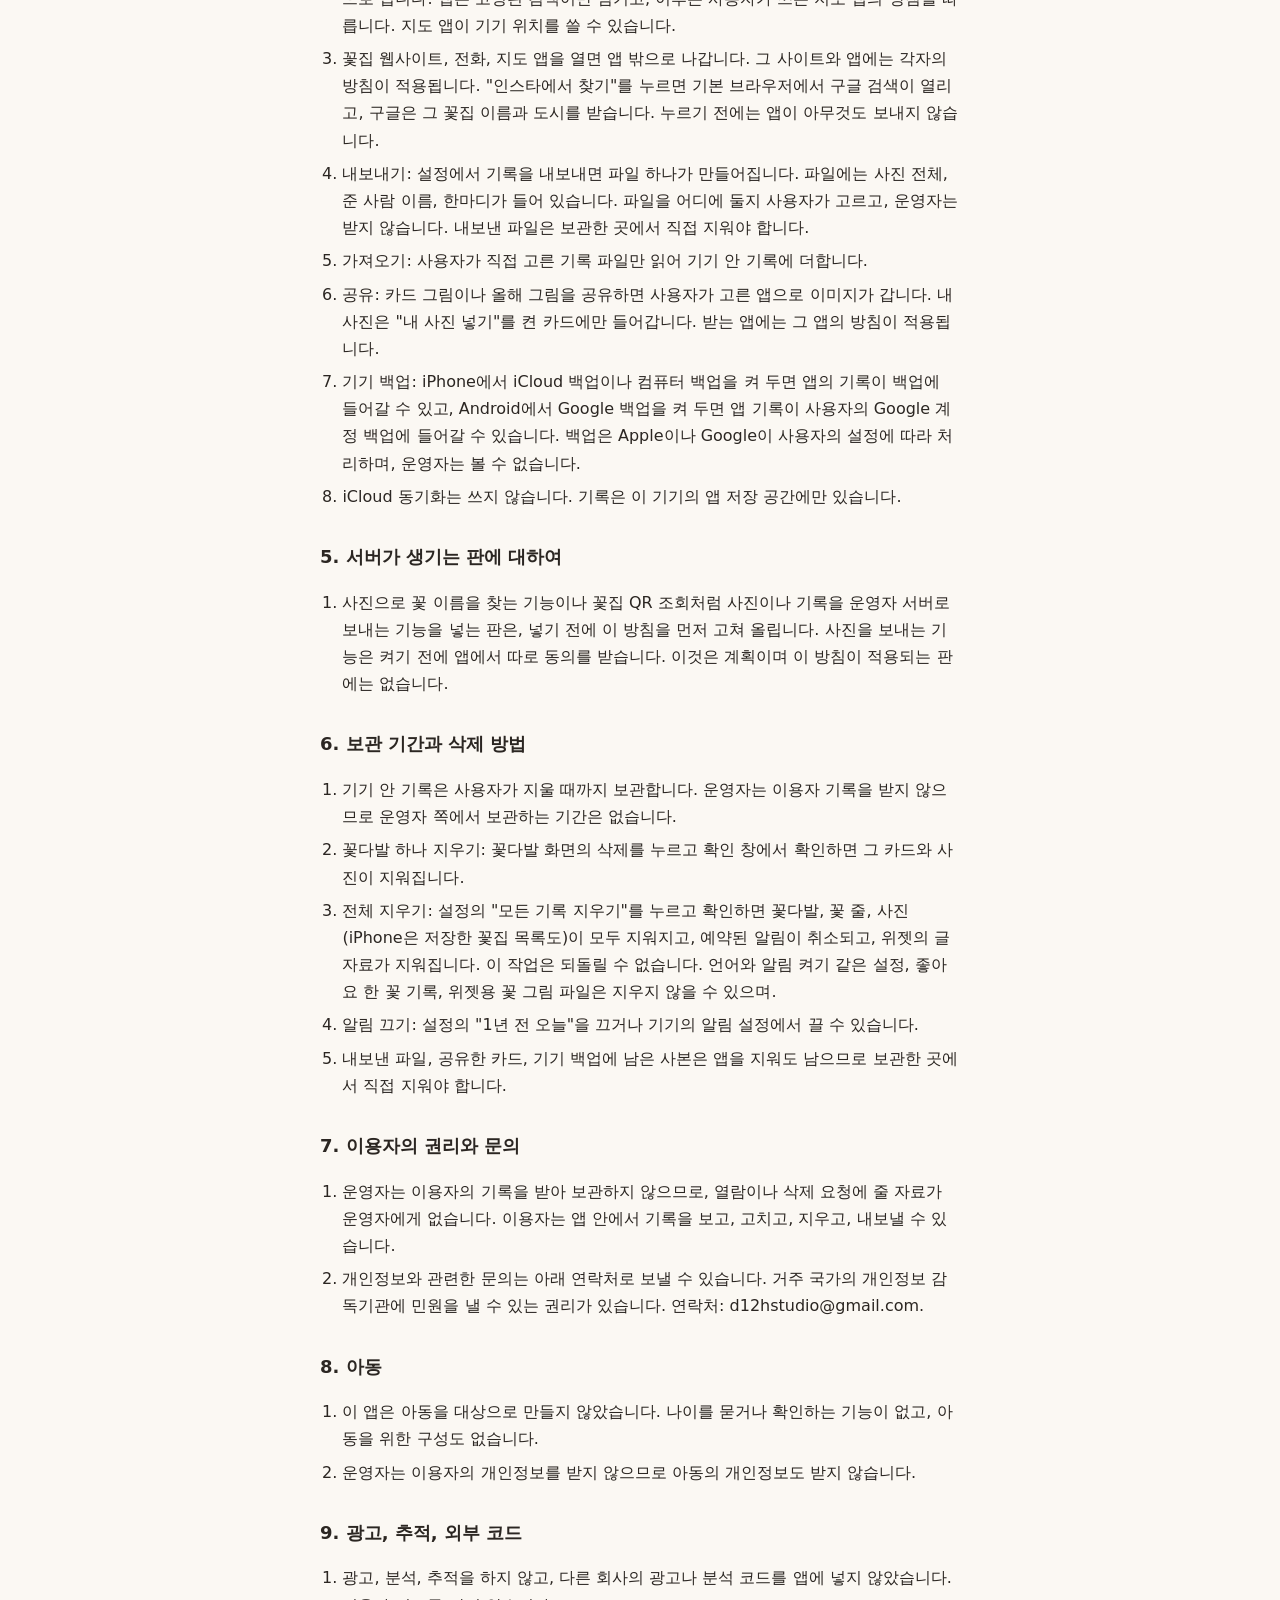
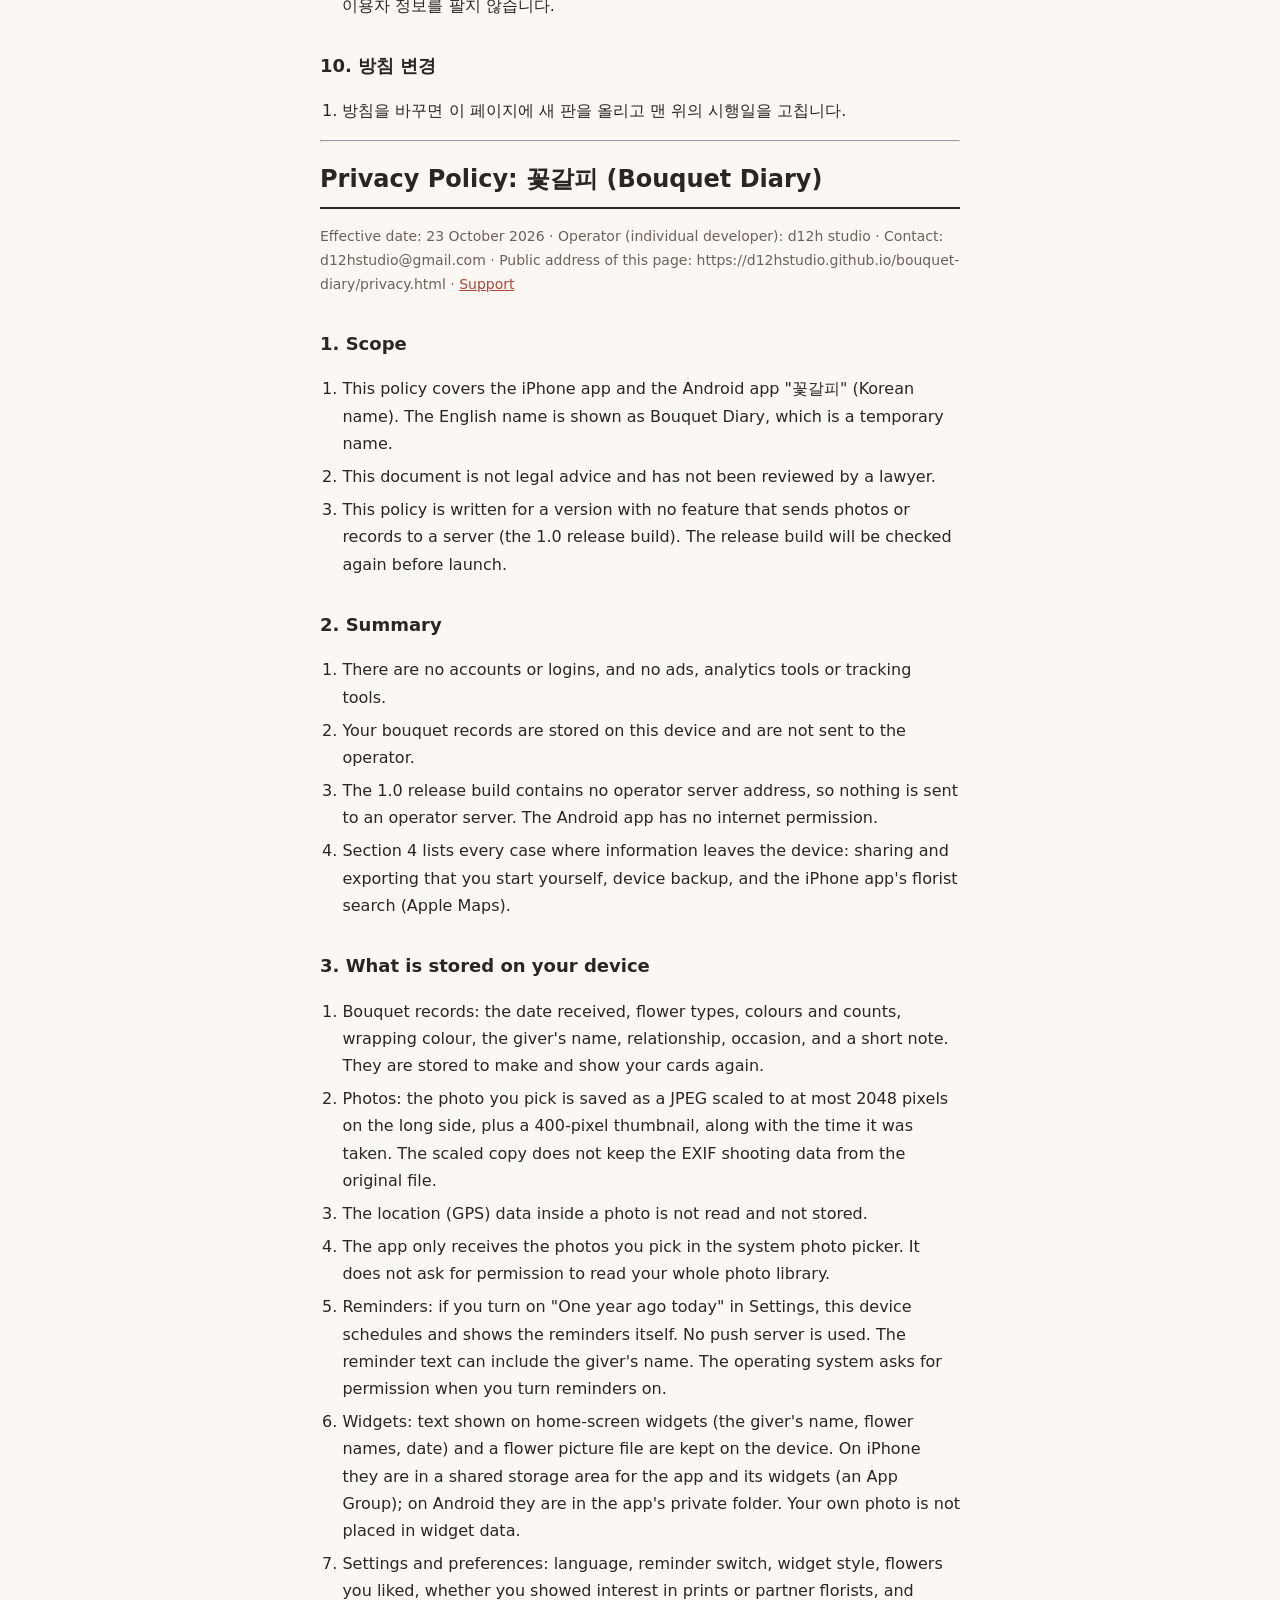
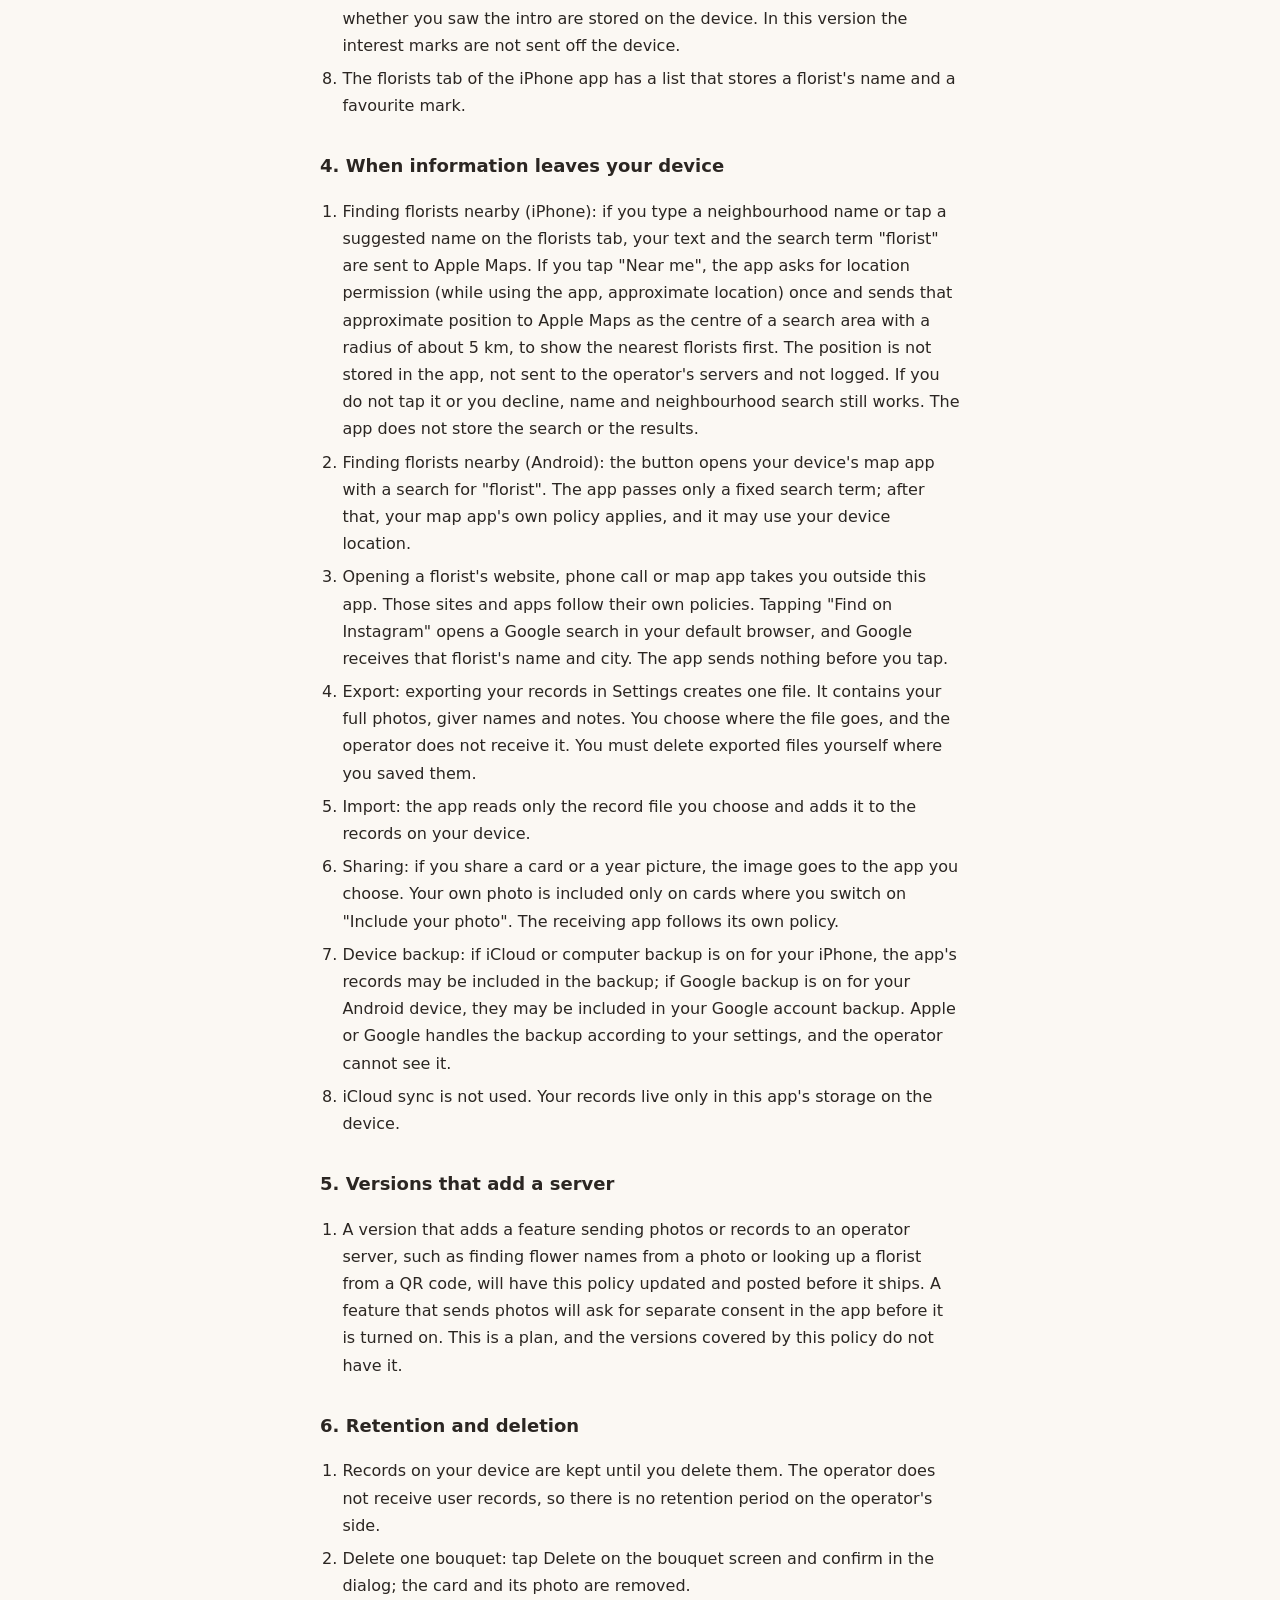
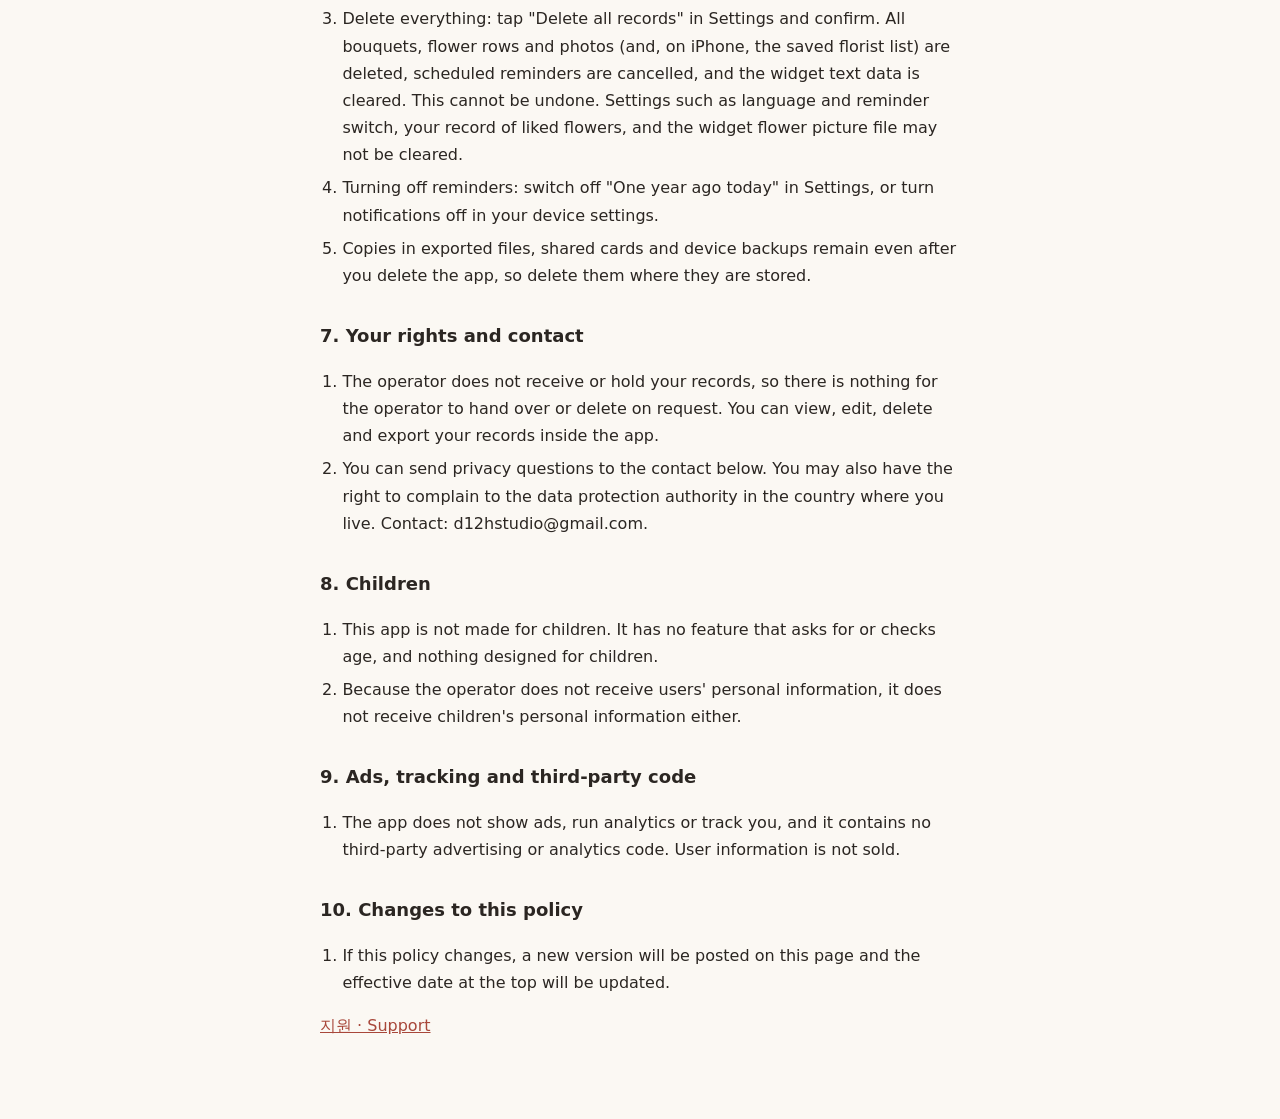
==== commit 338a0d8f: "privacy: add Find on Instagram sentence" ====
--- a/privacy.html
+++ b/privacy.html
@@ -28,7 +28,7 @@
 <h2 id="k4">4. 정보가 기기 밖으로 나가는 경우</h2><ol class="s">
 <li id="k4-2">근처 꽃집 찾기(iPhone): 꽃집 탭에서 동네 이름을 입력하거나 추천 이름을 누르면, 입력한 글과 검색어 &quot;florist&quot;가 Apple 지도로 갑니다. &quot;내 주변&quot; 버튼을 누르면 앱이 위치 권한(앱 사용 중, 대략적 위치)을 한 번 묻고, 그때의 대략적 좌표를 반경 약 5km 검색 범위의 중심으로 Apple 지도에 보내 가까운 꽃집을 거리순으로 보여 줍니다. 좌표는 앱에 저장하지 않고 운영자 서버로 보내지 않으며 로그에 남기지 않습니다. 버튼을 누르지 않거나 거부해도 이름과 동네 검색은 됩니다. 검색어와 결과는 앱에 저장하지 않습니다.</li>
 <li id="k4-3">근처 꽃집 찾기(Android): 버튼을 누르면 기기의 지도 앱을 &quot;꽃집&quot; 또는 &quot;florist&quot; 검색으로 엽니다. 앱은 고정된 검색어만 넘기고, 이후는 사용자가 쓰는 지도 앱의 방침을 따릅니다. 지도 앱이 기기 위치를 쓸 수 있습니다.</li>
-<li id="k4-4">꽃집 웹사이트, 전화, 지도 앱을 열면 앱 밖으로 나갑니다. 그 사이트와 앱에는 각자의 방침이 적용됩니다.</li>
+<li id="k4-4">꽃집 웹사이트, 전화, 지도 앱을 열면 앱 밖으로 나갑니다. 그 사이트와 앱에는 각자의 방침이 적용됩니다. &quot;인스타에서 찾기&quot;를 누르면 기본 브라우저에서 구글 검색이 열리고, 구글은 그 꽃집 이름과 도시를 받습니다. 누르기 전에는 앱이 아무것도 보내지 않습니다.</li>
 <li id="k4-5">내보내기: 설정에서 기록을 내보내면 파일 하나가 만들어집니다. 파일에는 사진 전체, 준 사람 이름, 한마디가 들어 있습니다. 파일을 어디에 둘지 사용자가 고르고, 운영자는 받지 않습니다. 내보낸 파일은 보관한 곳에서 직접 지워야 합니다.</li>
 <li id="k4-6">가져오기: 사용자가 직접 고른 기록 파일만 읽어 기기 안 기록에 더합니다.</li>
 <li id="k4-7">공유: 카드 그림이나 올해 그림을 공유하면 사용자가 고른 앱으로 이미지가 갑니다. 내 사진은 &quot;내 사진 넣기&quot;를 켠 카드에만 들어갑니다. 받는 앱에는 그 앱의 방침이 적용됩니다.</li>
@@ -86,7 +86,7 @@
 <h2 id="e4">4. When information leaves your device</h2><ol class="s">
 <li id="e4-2">Finding florists nearby (iPhone): if you type a neighbourhood name or tap a suggested name on the florists tab, your text and the search term &quot;florist&quot; are sent to Apple Maps. If you tap &quot;Near me&quot;, the app asks for location permission (while using the app, approximate location) once and sends that approximate position to Apple Maps as the centre of a search area with a radius of about 5 km, to show the nearest florists first. The position is not stored in the app, not sent to the operator&#x27;s servers and not logged. If you do not tap it or you decline, name and neighbourhood search still works. The app does not store the search or the results.</li>
 <li id="e4-3">Finding florists nearby (Android): the button opens your device&#x27;s map app with a search for &quot;florist&quot;. The app passes only a fixed search term; after that, your map app&#x27;s own policy applies, and it may use your device location.</li>
-<li id="e4-4">Opening a florist&#x27;s website, phone call or map app takes you outside this app. Those sites and apps follow their own policies.</li>
+<li id="e4-4">Opening a florist&#x27;s website, phone call or map app takes you outside this app. Those sites and apps follow their own policies. Tapping &quot;Find on Instagram&quot; opens a Google search in your default browser, and Google receives that florist&#x27;s name and city. The app sends nothing before you tap.</li>
 <li id="e4-5">Export: exporting your records in Settings creates one file. It contains your full photos, giver names and notes. You choose where the file goes, and the operator does not receive it. You must delete exported files yourself where you saved them.</li>
 <li id="e4-6">Import: the app reads only the record file you choose and adds it to the records on your device.</li>
 <li id="e4-7">Sharing: if you share a card or a year picture, the image goes to the app you choose. Your own photo is included only on cards where you switch on &quot;Include your photo&quot;. The receiving app follows its own policy.</li>
